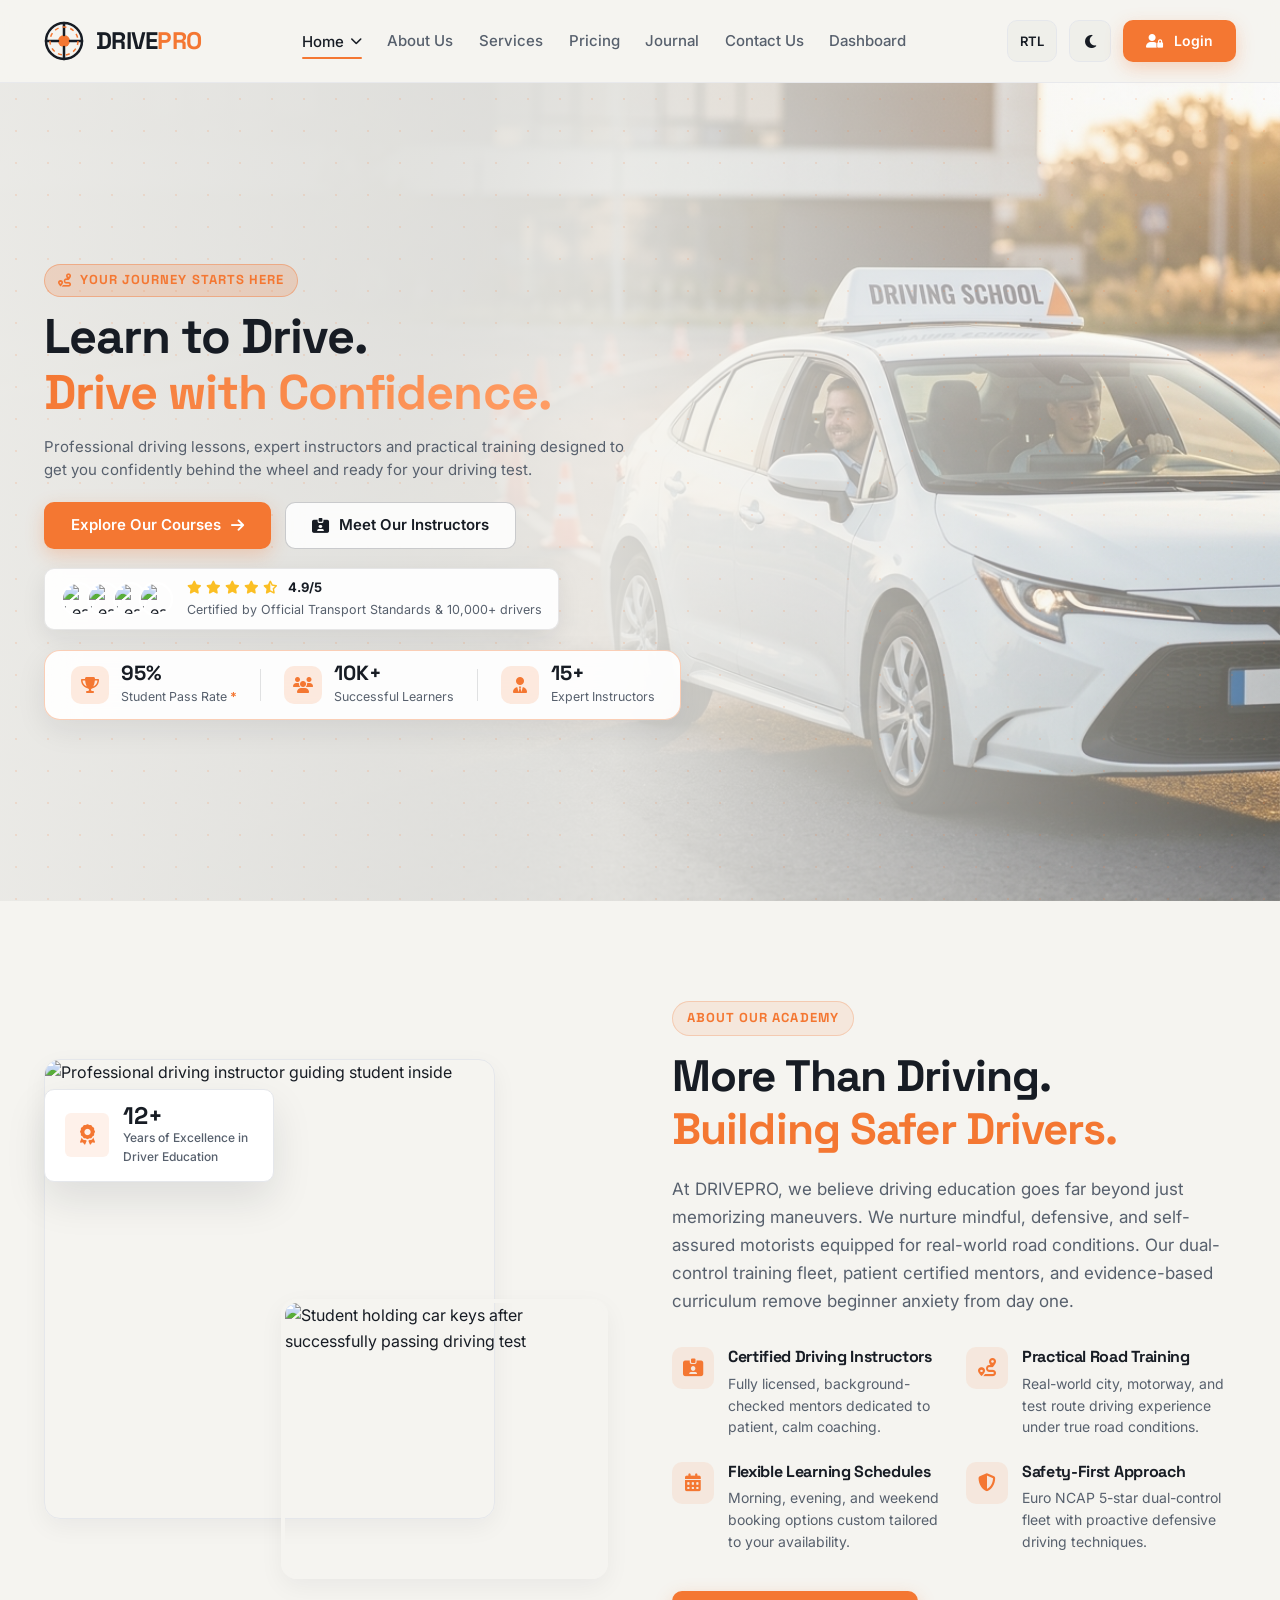
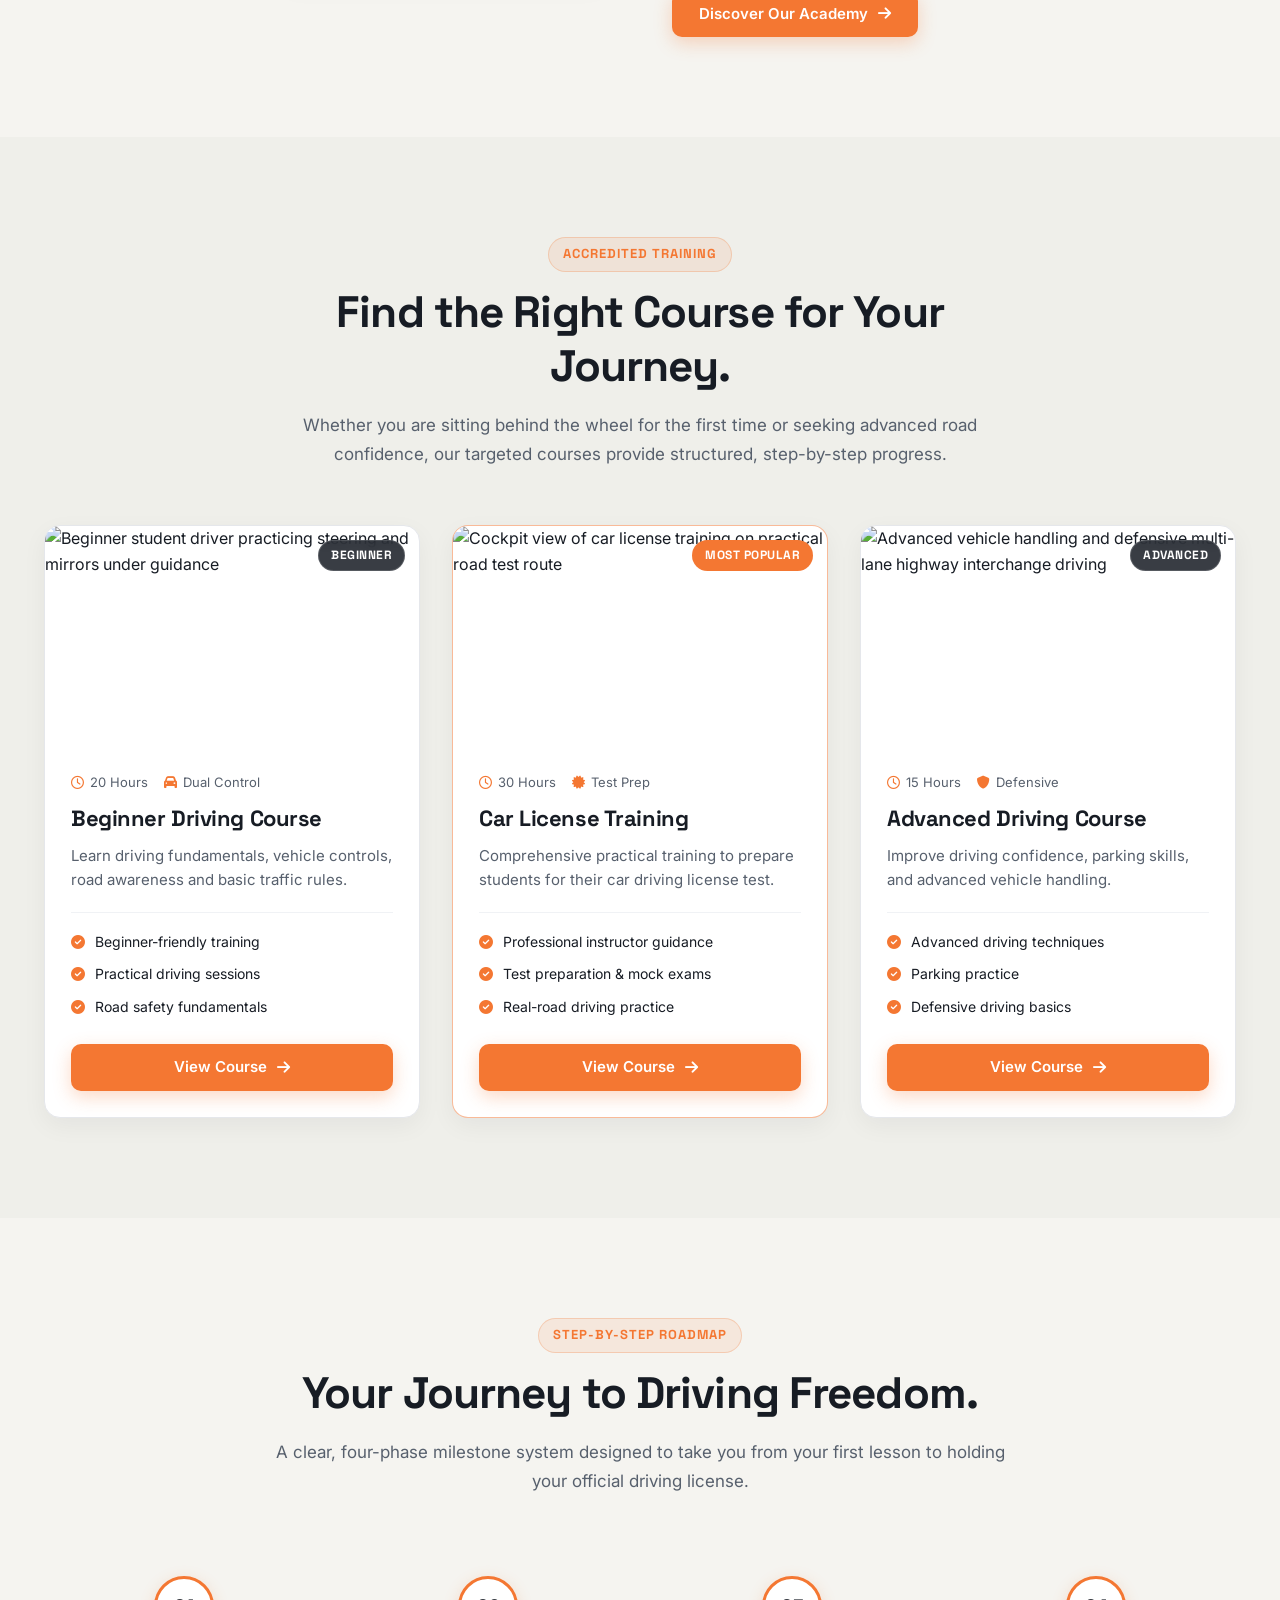
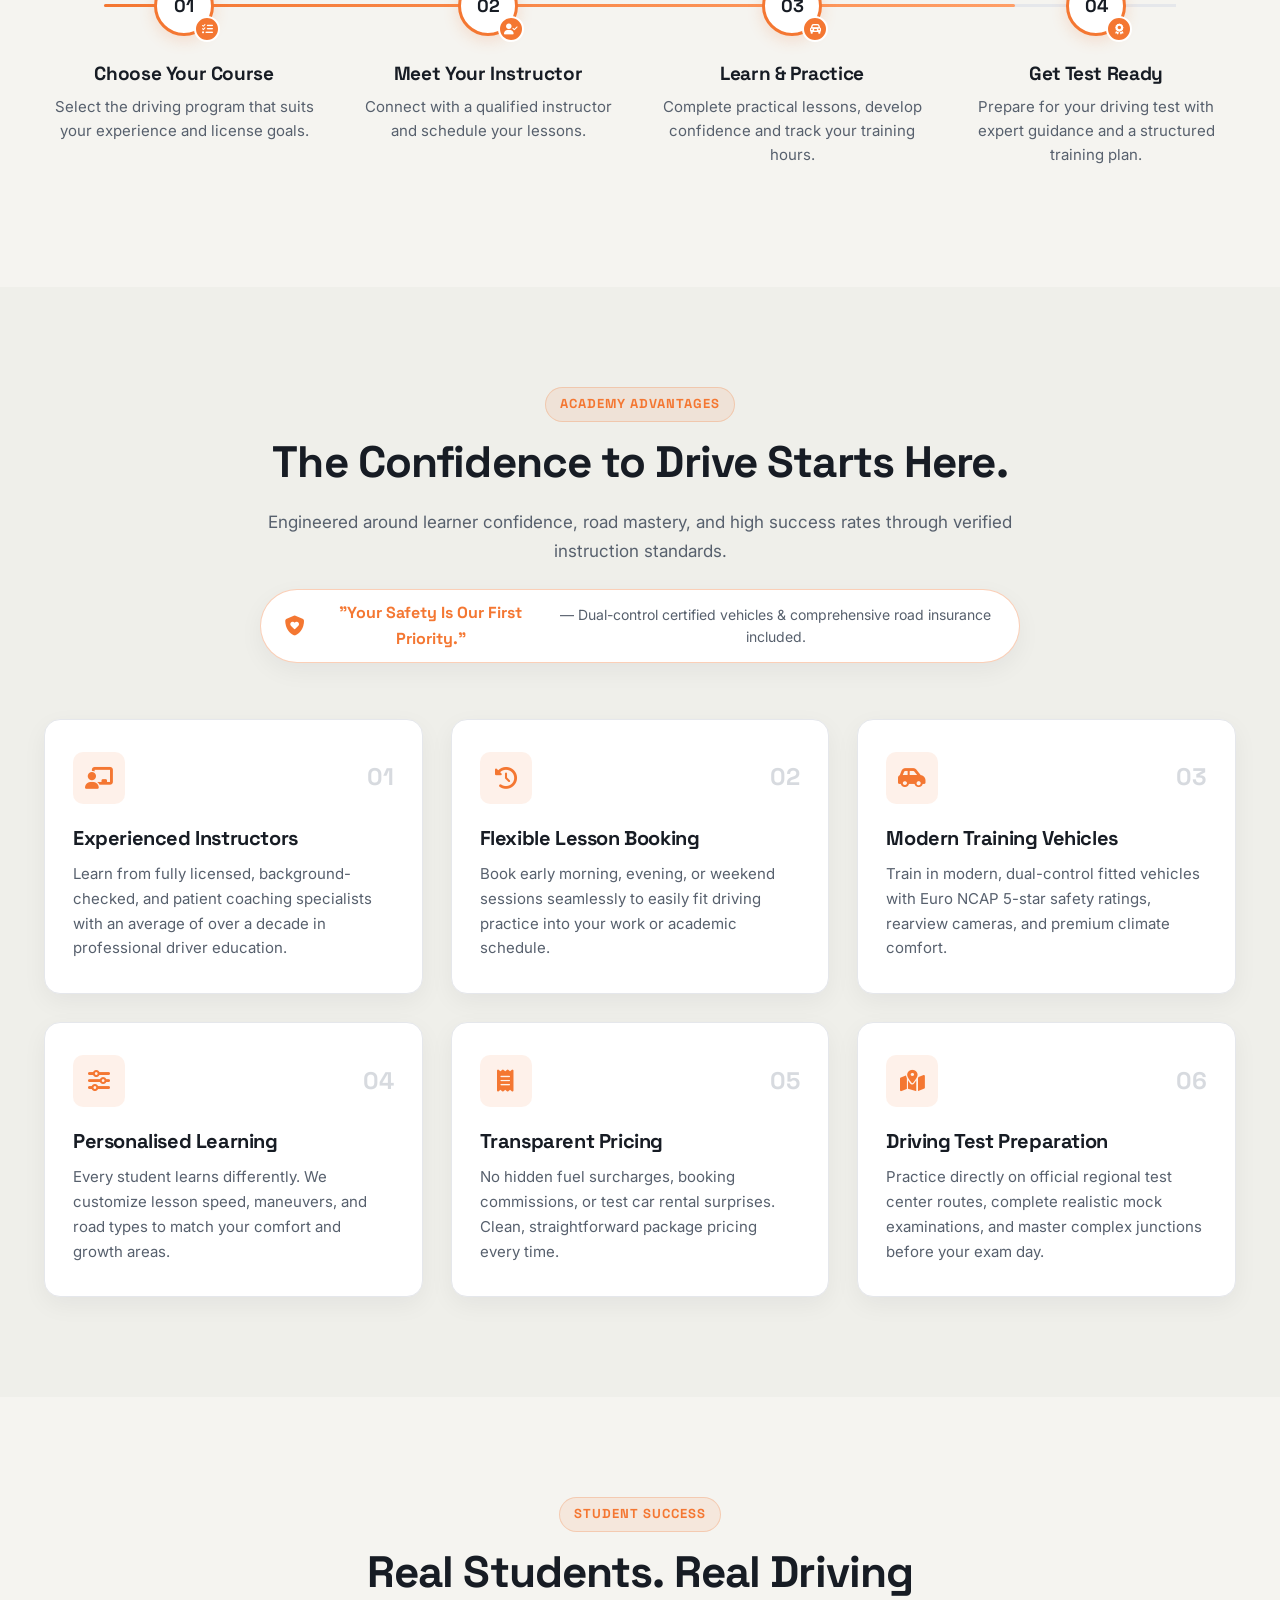
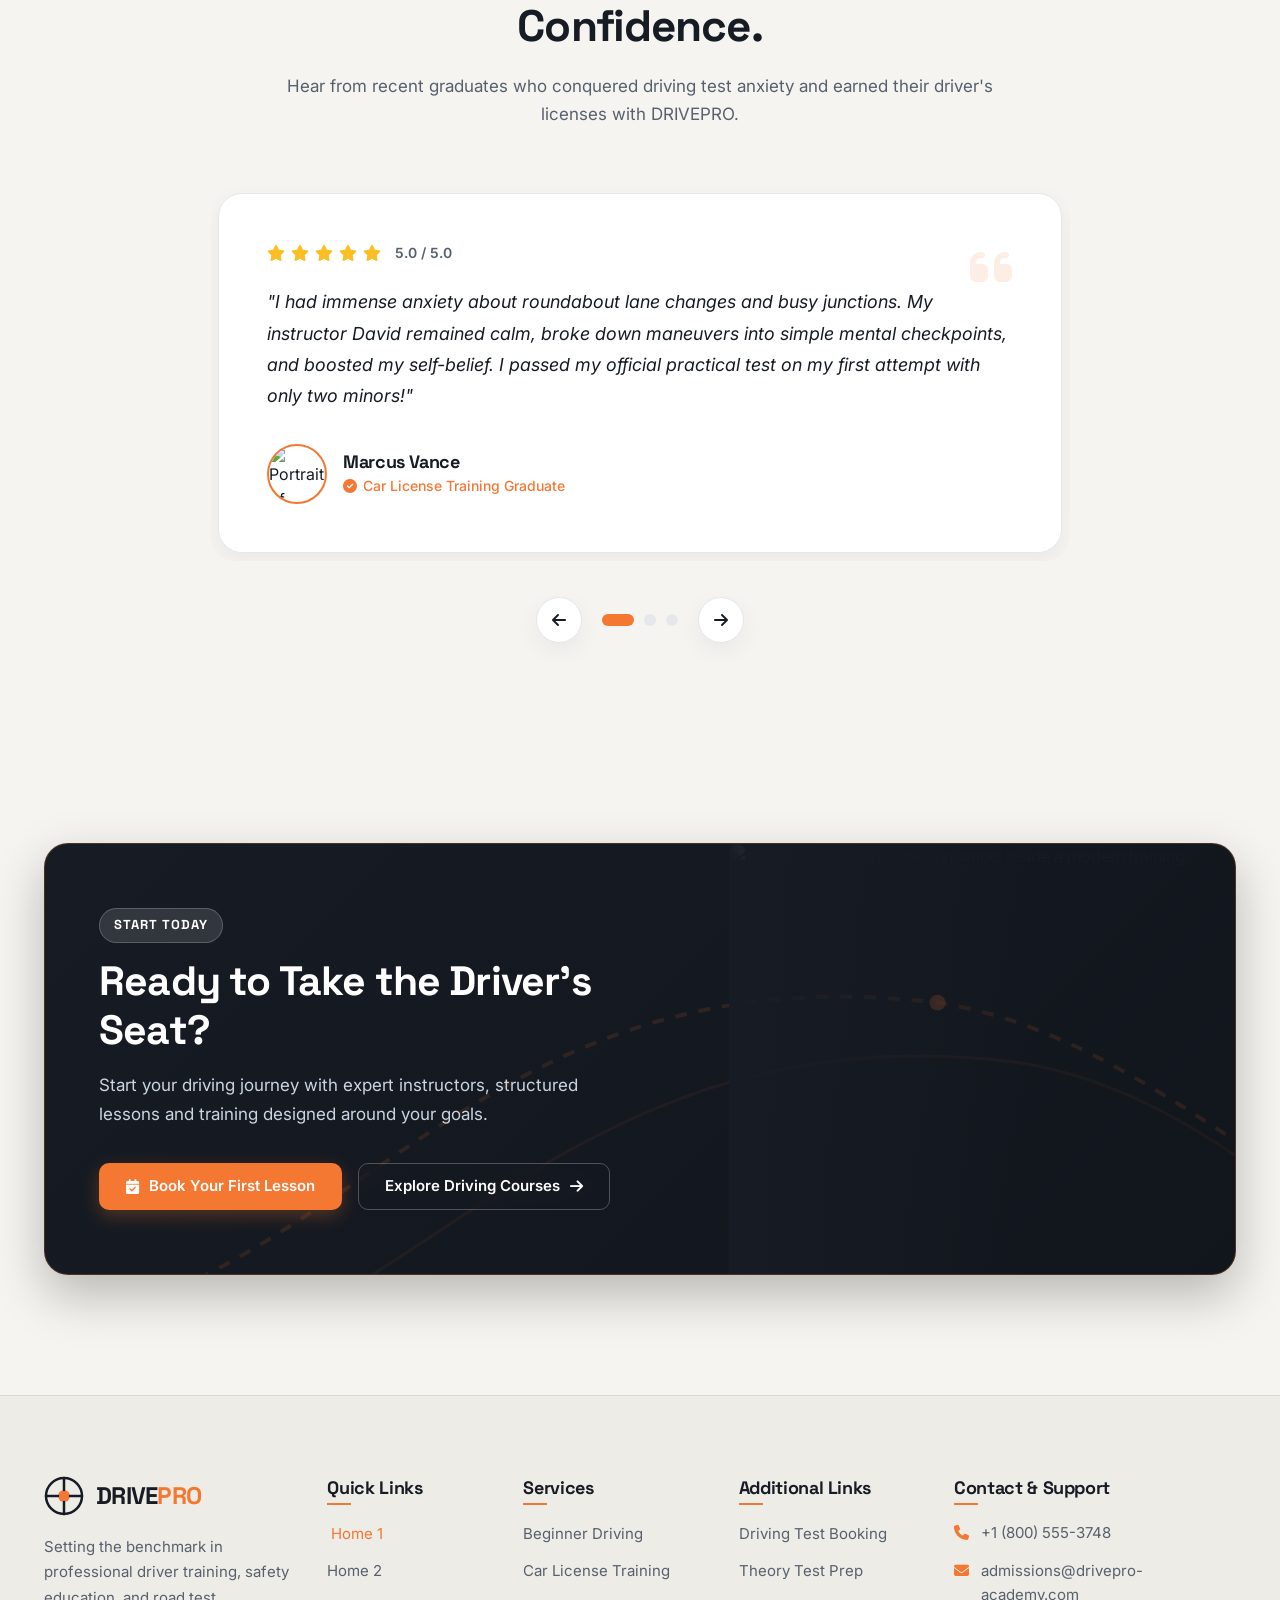
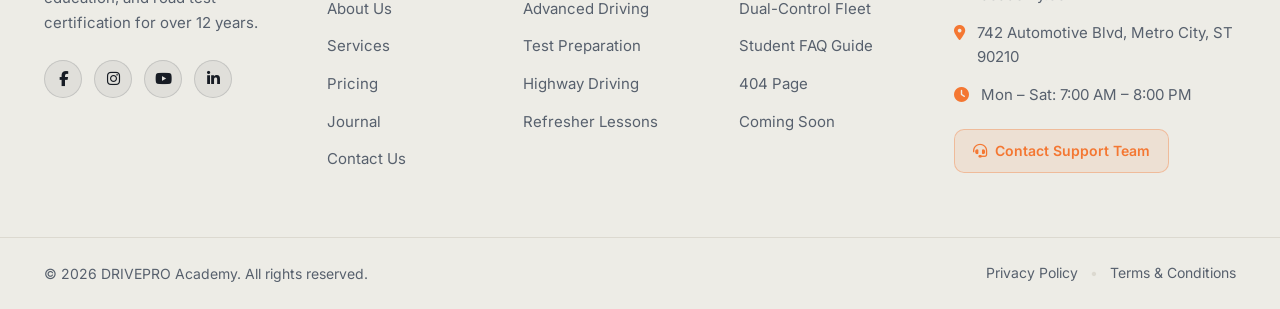
==== index.html @ 100cc788 "Add files via upload" ====
<!DOCTYPE html>
<html lang="en" dir="ltr" data-theme="light">

<head>
  <meta charset="UTF-8" />
  <meta name="viewport" content="width=device-width, initial-scale=1.0" />
  <title>DRIVEPRO – Premium Driving School & License Training Academy</title>
  <meta name="description"
    content="Professional driving lessons, certified instructors, and practical license training to help you pass with confidence." />

  <!-- Google Fonts: Space Grotesk (Headings) & Inter (Body) -->
  <link rel="preconnect" href="https://fonts.googleapis.com" />
  <link rel="preconnect" href="https://fonts.gstatic.com" crossorigin />
  <link
    href="https://fonts.googleapis.com/css2?family=Inter:wght@300;400;500;600;700&family=Space+Grotesk:wght@500;600;700&display=swap"
    rel="stylesheet" />

  <!-- Font Awesome Icons -->
  <link rel="stylesheet" href="https://cdnjs.cloudflare.com/ajax/libs/font-awesome/6.5.2/css/all.min.css"
    integrity="sha512-SnH5WK+bZxgPHs44uWIX+LLJAJ9/2PkPKZ5QiAj6Ta86w+fsb2TkcmfRyVX3pBnMFcV7oQPJkl9QevSCWr3W6A=="
    crossorigin="anonymous" referrerpolicy="no-referrer" />

  <!-- Main Stylesheet -->
  <link rel="stylesheet" href="index.css" />
</head>

<body>

  <!-- Toast Notification Container -->
  <div id="toast-container" class="toast-container" aria-live="polite" aria-atomic="true"></div>

  <!-- HEADER & NAVIGATION -->
  <header class="site-header" id="site-header">
    <div class="header-container container">
      <!-- Left: Brand Logo -->
      <a href="index.html" class="brand-logo" aria-label="DRIVEPRO Driving Academy Home">
        <div class="logo-icon-wrapper">
          <svg class="logo-icon" viewBox="0 0 40 40" fill="none" xmlns="http://www.w3.org/2000/svg">
            <circle cx="20" cy="20" r="18" stroke="currentColor" stroke-width="2.5" class="logo-rim" />
            <circle cx="20" cy="20" r="6" fill="#F47732" />
            <path d="M20 2V14M20 26V38M2 20H14M26 20H38" stroke="currentColor" stroke-width="2.5"
              stroke-linecap="round" />
            <circle cx="20" cy="20" r="14" stroke="#F47732" stroke-width="1.5" stroke-dasharray="4 4" />
          </svg>
        </div>
        <span class="brand-name">DRIVE<span class="brand-accent">PRO</span></span>
      </a>

      <!-- Middle: Desktop Navigation -->
      <nav class="main-nav" id="main-nav" aria-label="Primary Navigation">
        <ul class="nav-list">
          <!-- Home Dropdown -->
          <li class="nav-item has-dropdown" id="home-dropdown-item">
            <button class="nav-link dropdown-toggle active-nav" id="home-dropdown-btn" aria-expanded="false"
              aria-haspopup="true">
              <span>Home</span>
              <i class="fa-solid fa-chevron-down dropdown-arrow" aria-hidden="true"></i>
            </button>
            <ul class="dropdown-menu" id="home-dropdown-menu" aria-label="Home Pages Submenu">
              <li>
                <a href="index.html" class="dropdown-link active-dropdown-item">
                  <span class="dot-indicator"></span>
                  <div>
                    <strong>Home 1</strong>
                    <small>Default Driving Academy</small>
                  </div>
                  <span class="badge-active">Current</span>
                </a>
              </li>
              <li>
                <a href="home2.html" class="dropdown-link">
                  <span class="dot-indicator inactive"></span>
                  <div>
                    <strong>Home 2</strong>
                    <small>Cinematic International Style</small>
                  </div>
                  <span class="badge-upcoming">View</span>
                </a>
              </li>
            </ul>
          </li>

          <!-- About Us Page Link -->
          <li class="nav-item">
            <a href="about.html" class="nav-link">About Us</a>
          </li>
          <!-- Services Page Link -->
          <li class="nav-item">
            <a href="services.html" class="nav-link">Services</a>
          </li>
          <!-- Pricing Page Link -->
          <li class="nav-item">
            <a href="pricing.html" class="nav-link">Pricing</a>
          </li>
          <!-- Journal Page Link -->
          <li class="nav-item">
            <a href="journal.html" class="nav-link">Journal</a>
          </li>
          <!-- Contact Us Page Link -->
          <li class="nav-item">
            <a href="contact.html" class="nav-link">Contact Us</a>
          </li>
          <li class="nav-item">
            <a href="dashboard.html" class="nav-link">Dashboard</a>
          </li>
        </ul>
      </nav>

      <!-- Right: Controls & Login -->
      <div class="header-actions">
        <!-- RTL/LTR Toggle -->
        <button class="control-btn" id="rtl-toggle-btn" title="Toggle RTL/LTR Direction"
          aria-label="Toggle text direction between LTR and RTL">
          <span class="control-label" id="rtl-label">RTL</span>
        </button>

        <!-- Theme Toggle -->
        <button class="control-btn" id="theme-toggle-btn" title="Toggle Light/Dark Theme"
          aria-label="Toggle visual theme between light and dark">
          <i class="fa-solid fa-moon theme-icon" id="theme-icon" aria-hidden="true"></i>
          <span class="sr-only">Toggle theme</span>
        </button>

        <!-- Login Primary Button -->
        <a href="login.html" class="btn btn-primary header-login-btn" id="header-login-btn">
          <i class="fa-solid fa-user-lock" aria-hidden="true"></i>
          <span>Login</span>
        </a>

        <!-- Mobile Menu Hamburger Button -->
        <button class="hamburger-btn" id="mobile-menu-toggle" aria-expanded="false" aria-label="Toggle navigation menu">
          <span class="bar bar-1"></span>
          <span class="bar bar-2"></span>
          <span class="bar bar-3"></span>
        </button>
      </div>
    </div>
  </header>

  <!-- Mobile Drawer Navigation -->
  <div class="mobile-drawer" id="mobile-drawer" aria-hidden="true">
    <div class="mobile-drawer-inner">
      <div class="mobile-drawer-header">
        <div class="brand-logo">
          <span class="brand-name">DRIVE<span class="brand-accent">PRO</span></span>
        </div>
        <button class="close-drawer-btn" id="close-drawer-btn" aria-label="Close menu">
          <i class="fa-solid fa-xmark" aria-hidden="true"></i>
        </button>
      </div>

      <ul class="mobile-nav-list">
        <!-- Mobile Home Dropdown -->
        <li class="mobile-nav-item mobile-dropdown-container">
          <button class="mobile-nav-link mobile-dropdown-btn" id="mobile-home-btn" aria-expanded="false">
            <span>Home Options</span>
            <i class="fa-solid fa-chevron-down mobile-arrow" aria-hidden="true"></i>
          </button>
          <div class="mobile-sub-menu" id="mobile-home-submenu">
            <a href="index.html" class="mobile-sub-link active-link">Home 1 (Current)</a>
            <a href="home2.html" class="mobile-sub-link">Home 2 (Cinematic)</a>
          </div>
        </li>
        <li class="mobile-nav-item">
          <a href="about.html" class="mobile-nav-link">About Us</a>
        </li>
        <li class="mobile-nav-item">
          <a href="services.html" class="mobile-nav-link">Services</a>
        </li>
        <li class="mobile-nav-item">
          <a href="pricing.html" class="mobile-nav-link">Pricing</a>
        </li>
        <li class="mobile-nav-item">
          <a href="journal.html" class="mobile-nav-link">Journal</a>
        </li>
        <li class="mobile-nav-item">
          <a href="contact.html" class="mobile-nav-link">Contact Us</a>
        </li>
        <li class="mobile-nav-item">
          <a href="dashboard.html" class="mobile-nav-link">Dashboard</a>
        </li>
      </ul>

      <div class="mobile-drawer-footer">
        <a href="login.html" class="btn btn-primary btn-block mobile-login-btn" id="mobile-login-btn">
          <i class="fa-solid fa-user-lock" aria-hidden="true"></i>
          <span>Student Portal Login</span>
        </a>
      </div>
    </div>
  </div>
  <div class="drawer-backdrop" id="drawer-backdrop"></div>

  <main id="main-content">

    <!-- ============================================================ -->
    <!-- SECTION 01 – PREMIUM HERO BANNER                              -->
    <!-- ============================================================ -->
    <section class="hero-section" id="hero-banner">
      <div class="hero-bg-media" aria-hidden="true">
        <img src="home1-hero-bg.jpg"
          alt="Modern driving school vehicle with DRIVING SCHOOL roof sign, student driver, and instructor on a training course with traffic cones"
          class="hero-bg-img" />
        <div class="hero-overlay"></div>
        <div class="hero-grid-pattern"></div>
      </div>

      <div class="container hero-container">
        <div class="hero-content">
          <!-- Eyebrow Badge -->
          <div class="hero-eyebrow animate-fade-in">
            <span class="badge badge-primary">
              <i class="fa-solid fa-route" aria-hidden="true"></i>
              <span>YOUR JOURNEY STARTS HERE</span>
            </span>
          </div>

          <!-- Main Heading -->
          <h1 class="hero-title animate-fade-in">
            Learn to Drive.
            <span class="text-gradient">Drive with Confidence.</span>
          </h1>

          <!-- Supporting Description -->
          <p class="hero-description animate-fade-in">
            Professional driving lessons, expert instructors and practical training designed to get you confidently
            behind the wheel and ready for your driving test.
          </p>

          <!-- Action CTAs -->
          <div class="hero-actions animate-fade-in">
            <a href="#courses" class="btn btn-primary hero-btn">
              <span>Explore Our Courses</span>
              <i class="fa-solid fa-arrow-right" aria-hidden="true"></i>
            </a>
            <button class="btn btn-secondary hero-btn" id="hero-instructor-btn">
              <i class="fa-solid fa-id-card-clip" aria-hidden="true"></i>
              <span>Meet Our Instructors</span>
            </button>
          </div>

          <!-- Trust Indicator -->
          <div class="hero-trust animate-fade-in">
            <div class="avatar-stack" aria-hidden="true">
              <img src="https://images.unsplash.com/photo-1534528741775-53994a69daeb?q=80&w=120&auto=format&fit=crop"
                alt="Learner graduate" />
              <img src="https://images.unsplash.com/photo-1507003211169-0a1dd7228f2d?q=80&w=120&auto=format&fit=crop"
                alt="Learner graduate" />
              <img src="https://images.unsplash.com/photo-1517841905240-472988babdf9?q=80&w=120&auto=format&fit=crop"
                alt="Learner graduate" />
              <img src="https://images.unsplash.com/photo-1539571696357-5a69c17a67c6?q=80&w=120&auto=format&fit=crop"
                alt="Learner graduate" />
            </div>
            <div class="trust-details">
              <div class="star-rating">
                <i class="fa-solid fa-star" aria-hidden="true"></i>
                <i class="fa-solid fa-star" aria-hidden="true"></i>
                <i class="fa-solid fa-star" aria-hidden="true"></i>
                <i class="fa-solid fa-star" aria-hidden="true"></i>
                <i class="fa-solid fa-star-half-stroke" aria-hidden="true"></i>
                <span class="rating-number">4.9/5</span>
              </div>
              <p class="trust-text">Certified by Official Transport Standards & 10,000+ drivers</p>
            </div>
          </div>

          <!-- Visual Statistics Area -->
          <div class="hero-stats-wrapper animate-fade-in">
            <div class="stat-card">
              <div class="stat-icon">
                <i class="fa-solid fa-trophy" aria-hidden="true"></i>
              </div>
              <div class="stat-info">
                <span class="stat-value">95%</span>
                <span class="stat-label">Student Pass Rate <span class="stat-badge-info"
                    title="Editable verified metric placeholder">*</span></span>
              </div>
            </div>

            <div class="stat-divider" aria-hidden="true"></div>

            <div class="stat-card">
              <div class="stat-icon">
                <i class="fa-solid fa-users" aria-hidden="true"></i>
              </div>
              <div class="stat-info">
                <span class="stat-value">10K+</span>
                <span class="stat-label">Successful Learners</span>
              </div>
            </div>

            <div class="stat-divider" aria-hidden="true"></div>

            <div class="stat-card">
              <div class="stat-icon">
                <i class="fa-solid fa-user-tie" aria-hidden="true"></i>
              </div>
              <div class="stat-info">
                <span class="stat-value">15+</span>
                <span class="stat-label">Expert Instructors</span>
              </div>
            </div>
          </div>
        </div>
      </div>
    </section>

    <!-- ============================================================ -->
    <!-- SECTION 02 – ABOUT OUR DRIVING ACADEMY                       -->
    <!-- ============================================================ -->
    <section class="section about-section" id="about-academy">
      <div class="container">
        <div class="about-grid">
          <!-- Left: Unique Arrangement Images & Badge -->
          <div class="about-media-col">
            <div class="about-image-composition">
              <div class="image-wrapper main-img-wrapper">
                <img src="https://images.pexels.com/photos/9518021/pexels-photo-9518021.jpeg?auto=compress&cs=tinysrgb&w=900"
                  alt="Professional driving instructor guiding student inside dual-control car" class="about-img-main"
                  loading="lazy" />
              </div>
              <div class="image-wrapper overlap-img-wrapper">
                <img src="https://images.pexels.com/photos/97079/pexels-photo-97079.jpeg?auto=compress&cs=tinysrgb&w=700"
                  alt="Student holding car keys after successfully passing driving test" class="about-img-overlap"
                  loading="lazy" />
              </div>
              <!-- Experience Floating Badge -->
              <div class="experience-badge">
                <div class="badge-icon-box">
                  <i class="fa-solid fa-award" aria-hidden="true"></i>
                </div>
                <div class="badge-text-box">
                  <span class="exp-number">12+</span>
                  <span class="exp-text">Years of Excellence in Driver Education</span>
                </div>
              </div>
            </div>
          </div>

          <!-- Right: Narrative & Key Features -->
          <div class="about-content-col">
            <div class="section-eyebrow">
              <span class="eyebrow-tag">ABOUT OUR ACADEMY</span>
            </div>
            <h2 class="section-title">
              More Than Driving. <br>
              <span class="text-highlight">Building Safer Drivers.</span>
            </h2>
            <p class="section-paragraph">
              At DRIVEPRO, we believe driving education goes far beyond just memorizing maneuvers. We nurture mindful,
              defensive, and self-assured motorists equipped for real-world road conditions. Our dual-control training
              fleet, patient certified mentors, and evidence-based curriculum remove beginner anxiety from day one.
            </p>

            <!-- 4 Key Points with Icons -->
            <div class="about-features-grid">
              <div class="feature-item">
                <div class="feature-icon">
                  <i class="fa-solid fa-id-card-clip" aria-hidden="true"></i>
                </div>
                <div class="feature-text">
                  <h4>Certified Driving Instructors</h4>
                  <p>Fully licensed, background-checked mentors dedicated to patient, calm coaching.</p>
                </div>
              </div>

              <div class="feature-item">
                <div class="feature-icon">
                  <i class="fa-solid fa-route" aria-hidden="true"></i>
                </div>
                <div class="feature-text">
                  <h4>Practical Road Training</h4>
                  <p>Real-world city, motorway, and test route driving experience under true road conditions.</p>
                </div>
              </div>

              <div class="feature-item">
                <div class="feature-icon">
                  <i class="fa-solid fa-calendar-days" aria-hidden="true"></i>
                </div>
                <div class="feature-text">
                  <h4>Flexible Learning Schedules</h4>
                  <p>Morning, evening, and weekend booking options custom tailored to your availability.</p>
                </div>
              </div>

              <div class="feature-item">
                <div class="feature-icon">
                  <i class="fa-solid fa-shield-halved" aria-hidden="true"></i>
                </div>
                <div class="feature-text">
                  <h4>Safety-First Approach</h4>
                  <p>Euro NCAP 5-star dual-control fleet with proactive defensive driving techniques.</p>
                </div>
              </div>
            </div>

            <!-- CTA Button -->
            <div class="about-cta-wrapper">
              <a href="about.html" class="btn btn-primary">
                <span>Discover Our Academy</span>
                <i class="fa-solid fa-arrow-right" aria-hidden="true"></i>
              </a>
            </div>
          </div>
        </div>
      </div>
    </section>

    <!-- ============================================================ -->
    <!-- SECTION 03 – OUR MAIN DRIVING COURSES                       -->
    <!-- ============================================================ -->
    <section class="section courses-section" id="courses">
      <div class="container">
        <!-- Section Header -->
        <div class="section-header text-center">
          <div class="section-eyebrow">
            <span class="eyebrow-tag">ACCREDITED TRAINING</span>
          </div>
          <h2 class="section-title">Find the Right Course for Your Journey.</h2>
          <p class="section-subtitle">
            Whether you are sitting behind the wheel for the first time or seeking advanced road confidence, our
            targeted courses provide structured, step-by-step progress.
          </p>
        </div>

        <!-- Exactly 3 Course Cards -->
        <div class="courses-grid">
          <!-- CARD 01: Beginner Driving Course -->
          <article class="course-card">
            <div class="course-card-image">
              <img src="https://images.pexels.com/photos/4005057/pexels-photo-4005057.jpeg?auto=compress&cs=tinysrgb&w=800"
                alt="Beginner student driver practicing steering and mirrors under guidance" loading="lazy" />
              <span class="course-badge">Beginner</span>
            </div>
            <div class="course-card-body">
              <div class="course-meta">
                <span><i class="fa-regular fa-clock" aria-hidden="true"></i> 20 Hours</span>
                <span><i class="fa-solid fa-car" aria-hidden="true"></i> Dual Control</span>
              </div>
              <h3 class="course-title">Beginner Driving Course</h3>
              <p class="course-desc">
                Learn driving fundamentals, vehicle controls, road awareness and basic traffic rules.
              </p>
              <ul class="course-features-list">
                <li>
                  <i class="fa-solid fa-circle-check" aria-hidden="true"></i>
                  <span>Beginner-friendly training</span>
                </li>
                <li>
                  <i class="fa-solid fa-circle-check" aria-hidden="true"></i>
                  <span>Practical driving sessions</span>
                </li>
                <li>
                  <i class="fa-solid fa-circle-check" aria-hidden="true"></i>
                  <span>Road safety fundamentals</span>
                </li>
              </ul>
              <div class="course-card-footer">
                <a href="service details.html?course=beginner-driving" class="btn btn-primary btn-block course-view-btn"
                  data-course="Beginner Driving Course">
                  <span>View Course</span>
                  <i class="fa-solid fa-arrow-right" aria-hidden="true"></i>
                </a>
              </div>
            </div>
          </article>

          <!-- CARD 02: Car License Training -->
          <article class="course-card course-featured">
            <div class="course-card-image">
              <img src="https://images.pexels.com/photos/26700346/pexels-photo-26700346.jpeg?auto=compress&cs=tinysrgb&w=800"
                alt="Cockpit view of car license training on practical road test route" loading="lazy" />
              <span class="course-badge featured-badge">Most Popular</span>
            </div>
            <div class="course-card-body">
              <div class="course-meta">
                <span><i class="fa-regular fa-clock" aria-hidden="true"></i> 30 Hours</span>
                <span><i class="fa-solid fa-certificate" aria-hidden="true"></i> Test Prep</span>
              </div>
              <h3 class="course-title">Car License Training</h3>
              <p class="course-desc">
                Comprehensive practical training to prepare students for their car driving license test.
              </p>
              <ul class="course-features-list">
                <li>
                  <i class="fa-solid fa-circle-check" aria-hidden="true"></i>
                  <span>Professional instructor guidance</span>
                </li>
                <li>
                  <i class="fa-solid fa-circle-check" aria-hidden="true"></i>
                  <span>Test preparation & mock exams</span>
                </li>
                <li>
                  <i class="fa-solid fa-circle-check" aria-hidden="true"></i>
                  <span>Real-road driving practice</span>
                </li>
              </ul>
              <div class="course-card-footer">
                <a href="service details.html?course=car-license" class="btn btn-primary btn-block course-view-btn"
                  data-course="Car License Training">
                  <span>View Course</span>
                  <i class="fa-solid fa-arrow-right" aria-hidden="true"></i>
                </a>
              </div>
            </div>
          </article>

          <!-- CARD 03: Advanced Driving Course -->
          <article class="course-card">
            <div class="course-card-image">
              <img src="https://images.pexels.com/photos/28847738/pexels-photo-28847738.jpeg?auto=compress&cs=tinysrgb&w=800"
                alt="Advanced vehicle handling and defensive multi-lane highway interchange driving" loading="lazy" />
              <span class="course-badge">Advanced</span>
            </div>
            <div class="course-card-body">
              <div class="course-meta">
                <span><i class="fa-regular fa-clock" aria-hidden="true"></i> 15 Hours</span>
                <span><i class="fa-solid fa-shield" aria-hidden="true"></i> Defensive</span>
              </div>
              <h3 class="course-title">Advanced Driving Course</h3>
              <p class="course-desc">
                Improve driving confidence, parking skills, and advanced vehicle handling.
              </p>
              <ul class="course-features-list">
                <li>
                  <i class="fa-solid fa-circle-check" aria-hidden="true"></i>
                  <span>Advanced driving techniques</span>
                </li>
                <li>
                  <i class="fa-solid fa-circle-check" aria-hidden="true"></i>
                  <span>Parking practice</span>
                </li>
                <li>
                  <i class="fa-solid fa-circle-check" aria-hidden="true"></i>
                  <span>Defensive driving basics</span>
                </li>
              </ul>
              <div class="course-card-footer">
                <a href="service details.html?course=advanced-driving" class="btn btn-primary btn-block course-view-btn"
                  data-course="Advanced Driving Course">
                  <span>View Course</span>
                  <i class="fa-solid fa-arrow-right" aria-hidden="true"></i>
                </a>
              </div>
            </div>
          </article>
        </div>
      </div>
    </section>

    <!-- ============================================================ -->
    <!-- SECTION 04 – YOUR LEARNING JOURNEY                          -->
    <!-- ============================================================ -->
    <section class="section journey-section" id="learning-journey">
      <div class="container">
        <!-- Section Header -->
        <div class="section-header text-center">
          <div class="section-eyebrow">
            <span class="eyebrow-tag">STEP-BY-STEP ROADMAP</span>
          </div>
          <h2 class="section-title">Your Journey to Driving Freedom.</h2>
          <p class="section-subtitle">
            A clear, four-phase milestone system designed to take you from your first lesson to holding your official
            driving license.
          </p>
        </div>

        <!-- 4-Step Timeline Component -->
        <div class="timeline-container">
          <div class="timeline-track" aria-hidden="true">
            <div class="timeline-progress-bar"></div>
          </div>

          <div class="timeline-steps-grid">
            <!-- STEP 01 -->
            <div class="timeline-step" data-step="1">
              <div class="step-marker-wrapper">
                <div class="step-number-circle">01</div>
                <div class="step-icon-bubble">
                  <i class="fa-solid fa-list-check" aria-hidden="true"></i>
                </div>
              </div>
              <div class="step-content">
                <h3 class="step-title">Choose Your Course</h3>
                <p class="step-desc">
                  Select the driving program that suits your experience and license goals.
                </p>
              </div>
            </div>

            <!-- STEP 02 -->
            <div class="timeline-step" data-step="2">
              <div class="step-marker-wrapper">
                <div class="step-number-circle">02</div>
                <div class="step-icon-bubble">
                  <i class="fa-solid fa-user-check" aria-hidden="true"></i>
                </div>
              </div>
              <div class="step-content">
                <h3 class="step-title">Meet Your Instructor</h3>
                <p class="step-desc">
                  Connect with a qualified instructor and schedule your lessons.
                </p>
              </div>
            </div>

            <!-- STEP 03 -->
            <div class="timeline-step" data-step="3">
              <div class="step-marker-wrapper">
                <div class="step-number-circle">03</div>
                <div class="step-icon-bubble">
                  <i class="fa-solid fa-car-rear" aria-hidden="true"></i>
                </div>
              </div>
              <div class="step-content">
                <h3 class="step-title">Learn &amp; Practice</h3>
                <p class="step-desc">
                  Complete practical lessons, develop confidence and track your training hours.
                </p>
              </div>
            </div>

            <!-- STEP 04 -->
            <div class="timeline-step" data-step="4">
              <div class="step-marker-wrapper">
                <div class="step-number-circle">04</div>
                <div class="step-icon-bubble">
                  <i class="fa-solid fa-award" aria-hidden="true"></i>
                </div>
              </div>
              <div class="step-content">
                <h3 class="step-title">Get Test Ready</h3>
                <p class="step-desc">
                  Prepare for your driving test with expert guidance and a structured training plan.
                </p>
              </div>
            </div>
          </div>
        </div>
      </div>
    </section>

    <!-- ============================================================ -->
    <!-- SECTION 05 – WHY CHOOSE OUR DRIVING ACADEMY                 -->
    <!-- ============================================================ -->
    <section class="section why-choose-section" id="why-choose">
      <div class="container">
        <!-- Section Header -->
        <div class="section-header text-center">
          <div class="section-eyebrow">
            <span class="eyebrow-tag">ACADEMY ADVANTAGES</span>
          </div>
          <h2 class="section-title">The Confidence to Drive Starts Here.</h2>
          <p class="section-subtitle">
            Engineered around learner confidence, road mastery, and high success rates through verified instruction
            standards.
          </p>

          <!-- Highlighted Safety Message -->
          <div class="safety-banner-wrapper">
            <div class="safety-banner">
              <i class="fa-solid fa-shield-heart" aria-hidden="true"></i>
              <span class="safety-text">"Your Safety Is Our First Priority."</span>
              <span class="safety-subtext">— Dual-control certified vehicles &amp; comprehensive road insurance
                included.</span>
            </div>
          </div>
        </div>

        <div class="why-choose-layout">
          <!-- 6 Feature Cards Grid -->
          <div class="features-cards-grid">
            <!-- 01. Experienced Instructors -->
            <div class="feature-card">
              <div class="feature-card-header">
                <div class="feature-card-icon">
                  <i class="fa-solid fa-chalkboard-user" aria-hidden="true"></i>
                </div>
                <span class="card-seq">01</span>
              </div>
              <h3 class="feature-card-title">Experienced Instructors</h3>
              <p class="feature-card-desc">
                Learn from fully licensed, background-checked, and patient coaching specialists with an average of over
                a decade in professional driver education.
              </p>
            </div>

            <!-- 02. Flexible Lesson Booking -->
            <div class="feature-card">
              <div class="feature-card-header">
                <div class="feature-card-icon">
                  <i class="fa-solid fa-clock-rotate-left" aria-hidden="true"></i>
                </div>
                <span class="card-seq">02</span>
              </div>
              <h3 class="feature-card-title">Flexible Lesson Booking</h3>
              <p class="feature-card-desc">
                Book early morning, evening, or weekend sessions seamlessly to easily fit driving practice into your
                work or academic schedule.
              </p>
            </div>

            <!-- 03. Modern Training Vehicles -->
            <div class="feature-card">
              <div class="feature-card-header">
                <div class="feature-card-icon">
                  <i class="fa-solid fa-car-side" aria-hidden="true"></i>
                </div>
                <span class="card-seq">03</span>
              </div>
              <h3 class="feature-card-title">Modern Training Vehicles</h3>
              <p class="feature-card-desc">
                Train in modern, dual-control fitted vehicles with Euro NCAP 5-star safety ratings, rearview cameras,
                and premium climate comfort.
              </p>
            </div>

            <!-- 04. Personalised Learning -->
            <div class="feature-card">
              <div class="feature-card-header">
                <div class="feature-card-icon">
                  <i class="fa-solid fa-sliders" aria-hidden="true"></i>
                </div>
                <span class="card-seq">04</span>
              </div>
              <h3 class="feature-card-title">Personalised Learning</h3>
              <p class="feature-card-desc">
                Every student learns differently. We customize lesson speed, maneuvers, and road types to match your
                comfort and growth areas.
              </p>
            </div>

            <!-- 05. Transparent Pricing -->
            <div class="feature-card">
              <div class="feature-card-header">
                <div class="feature-card-icon">
                  <i class="fa-solid fa-receipt" aria-hidden="true"></i>
                </div>
                <span class="card-seq">05</span>
              </div>
              <h3 class="feature-card-title">Transparent Pricing</h3>
              <p class="feature-card-desc">
                No hidden fuel surcharges, booking commissions, or test car rental surprises. Clean, straightforward
                package pricing every time.
              </p>
            </div>

            <!-- 06. Driving Test Preparation -->
            <div class="feature-card">
              <div class="feature-card-header">
                <div class="feature-card-icon">
                  <i class="fa-solid fa-map-location-dot" aria-hidden="true"></i>
                </div>
                <span class="card-seq">06</span>
              </div>
              <h3 class="feature-card-title">Driving Test Preparation</h3>
              <p class="feature-card-desc">
                Practice directly on official regional test center routes, complete realistic mock examinations, and
                master complex junctions before your exam day.
              </p>
            </div>
          </div>
        </div>
      </div>
    </section>

    <!-- ============================================================ -->
    <!-- SECTION 06 – STUDENT TESTIMONIALS                           -->
    <!-- ============================================================ -->
    <section class="section testimonials-section" id="testimonials">
      <div class="container">
        <!-- Section Header -->
        <div class="section-header text-center">
          <div class="section-eyebrow">
            <span class="eyebrow-tag">STUDENT SUCCESS</span>
          </div>
          <h2 class="section-title">Real Students. Real Driving Confidence.</h2>
          <p class="section-subtitle">
            Hear from recent graduates who conquered driving test anxiety and earned their driver's licenses with
            DRIVEPRO.
          </p>
        </div>

        <!-- Carousel Container -->
        <div class="testimonials-carousel" id="testimonials-carousel">
          <!-- Slides Track Wrapper -->
          <div class="carousel-viewport" id="carousel-viewport">
            <div class="carousel-track" id="carousel-track">
              <!-- Testimonial 01 -->
              <div class="testimonial-slide active-slide" data-slide="0">
                <div class="testimonial-card">
                  <div class="testimonial-quote-icon" aria-hidden="true">
                    <i class="fa-solid fa-quote-left"></i>
                  </div>
                  <div class="testimonial-rating">
                    <i class="fa-solid fa-star"></i>
                    <i class="fa-solid fa-star"></i>
                    <i class="fa-solid fa-star"></i>
                    <i class="fa-solid fa-star"></i>
                    <i class="fa-solid fa-star"></i>
                    <span class="rating-text">5.0 / 5.0</span>
                  </div>
                  <p class="testimonial-body">
                    "I had immense anxiety about roundabout lane changes and busy junctions. My instructor David
                    remained calm, broke down maneuvers into simple mental checkpoints, and boosted my self-belief. I
                    passed my official practical test on my first attempt with only two minors!"
                  </p>
                  <div class="student-profile">
                    <img
                      src="https://images.unsplash.com/photo-1500648767791-00dcc994a43e?q=80&w=200&auto=format&fit=crop"
                      alt="Portrait of Marcus Vance" class="student-avatar" loading="lazy" />
                    <div class="student-info">
                      <h4 class="student-name">Marcus Vance</h4>
                      <span class="student-course"><i class="fa-solid fa-check-circle"></i> Car License Training
                        Graduate</span>
                    </div>
                  </div>
                </div>
              </div>

              <!-- Testimonial 02 -->
              <div class="testimonial-slide" data-slide="1">
                <div class="testimonial-card">
                  <div class="testimonial-quote-icon" aria-hidden="true">
                    <i class="fa-solid fa-quote-left"></i>
                  </div>
                  <div class="testimonial-rating">
                    <i class="fa-solid fa-star"></i>
                    <i class="fa-solid fa-star"></i>
                    <i class="fa-solid fa-star"></i>
                    <i class="fa-solid fa-star"></i>
                    <i class="fa-solid fa-star"></i>
                    <span class="rating-text">5.0 / 5.0</span>
                  </div>
                  <p class="testimonial-body">
                    "The dual-control modern vehicles made me feel safe from minute one. DRIVEPRO made understanding
                    road theory and real clutch control completely intuitive. Their weekend flexibility allowed me to
                    finish my training without missing a single college lecture."
                  </p>
                  <div class="student-profile">
                    <img
                      src="https://images.unsplash.com/photo-1544005313-94ddf0286df2?q=80&w=200&auto=format&fit=crop"
                      alt="Portrait of Elena Rostova" class="student-avatar" loading="lazy" />
                    <div class="student-info">
                      <h4 class="student-name">Elena Rostova</h4>
                      <span class="student-course"><i class="fa-solid fa-check-circle"></i> Beginner Driving Course
                        Graduate</span>
                    </div>
                  </div>
                </div>
              </div>

              <!-- Testimonial 03 -->
              <div class="testimonial-slide" data-slide="2">
                <div class="testimonial-card">
                  <div class="testimonial-quote-icon" aria-hidden="true">
                    <i class="fa-solid fa-quote-left"></i>
                  </div>
                  <div class="testimonial-rating">
                    <i class="fa-solid fa-star"></i>
                    <i class="fa-solid fa-star"></i>
                    <i class="fa-solid fa-star"></i>
                    <i class="fa-solid fa-star"></i>
                    <i class="fa-solid fa-star"></i>
                    <span class="rating-text">5.0 / 5.0</span>
                  </div>
                  <p class="testimonial-body">
                    "Even after getting my basic license, motorway driving and tight parallel bay parking still stressed
                    me out. The Advanced Course with Sarah taught me defensive anticipation and hazard perception that
                    made me a confident driver anywhere."
                  </p>
                  <div class="student-profile">
                    <img
                      src="https://images.unsplash.com/photo-1506794778202-cad84cf45f1d?q=80&w=200&auto=format&fit=crop"
                      alt="Portrait of James Thornton" class="student-avatar" loading="lazy" />
                    <div class="student-info">
                      <h4 class="student-name">James Thornton</h4>
                      <span class="student-course"><i class="fa-solid fa-check-circle"></i> Advanced Driving Course
                        Graduate</span>
                    </div>
                  </div>
                </div>
              </div>
            </div>
          </div>

          <!-- Carousel Controls: Arrows & Dots -->
          <div class="carousel-navigation">
            <button class="carousel-btn prev-btn" id="carousel-prev-btn" aria-label="Previous testimonial">
              <i class="fa-solid fa-arrow-left" aria-hidden="true"></i>
            </button>
            <div class="carousel-pagination" id="carousel-pagination" role="tablist"
              aria-label="Testimonial navigation dots">
              <button class="pagination-dot active-dot" data-index="0" role="tab" aria-selected="true"
                aria-label="Slide 1"></button>
              <button class="pagination-dot" data-index="1" role="tab" aria-selected="false"
                aria-label="Slide 2"></button>
              <button class="pagination-dot" data-index="2" role="tab" aria-selected="false"
                aria-label="Slide 3"></button>
            </div>
            <button class="carousel-btn next-btn" id="carousel-next-btn" aria-label="Next testimonial">
              <i class="fa-solid fa-arrow-right" aria-hidden="true"></i>
            </button>
          </div>
        </div>
      </div>
    </section>

    <!-- ============================================================ -->
    <!-- SECTION 07 – PREMIUM CTA BANNER                             -->
    <!-- ============================================================ -->
    <section class="section cta-banner-section" id="cta-banner">
      <div class="container">
        <div class="cta-banner-wrapper">
          <!-- Subtle Decorative Automotive Accent -->
          <div class="cta-decorative-svg" aria-hidden="true">
            <svg viewBox="0 0 600 300" fill="none" xmlns="http://www.w3.org/2000/svg">
              <path d="M-50 250 C 150 250, 200 50, 450 80 C 550 95, 620 180, 700 200" stroke="#F47732" stroke-width="2"
                stroke-opacity="0.3" stroke-dasharray="6 6" />
              <path d="M-20 280 C 180 280, 240 80, 490 110 C 590 125, 650 210, 720 230" stroke="#F47732"
                stroke-width="1.5" stroke-opacity="0.15" />
              <circle cx="450" cy="80" r="4" fill="#F47732" fill-opacity="0.6" />
            </svg>
          </div>

          <div class="cta-content-side">
            <div class="section-eyebrow">
              <span class="eyebrow-tag light-badge">START TODAY</span>
            </div>
            <h2 class="cta-heading">Ready to Take the Driver's Seat?</h2>
            <p class="cta-description">
              Start your driving journey with expert instructors, structured lessons and training designed around your
              goals.
            </p>
            <div class="cta-buttons-group">
              <button class="btn btn-primary cta-primary-btn" id="cta-book-btn">
                <i class="fa-solid fa-calendar-check" aria-hidden="true"></i>
                <span>Book Your First Lesson</span>
              </button>
              <a href="#courses" class="btn btn-secondary cta-secondary-btn">
                <span>Explore Driving Courses</span>
                <i class="fa-solid fa-arrow-right" aria-hidden="true"></i>
              </a>
            </div>
          </div>

          <div class="cta-image-side">
            <div class="cta-image-frame">
              <img src="https://images.pexels.com/photos/19477337/pexels-photo-19477337/free-photo-of-hands-holding-steering-wheel.jpeg?auto=compress&cs=tinysrgb&w=900"
                alt="Hands ready on the steering wheel inside a modern training vehicle" class="cta-img"
                loading="lazy" />
              <div class="cta-image-overlay"></div>
            </div>
          </div>
        </div>
      </div>
    </section>

  </main>

  <!-- ============================================================ -->
  <!-- 5. FOOTER DESIGN                                             -->
  <!-- ============================================================ -->
  <footer class="site-footer" id="site-footer">
    <div class="container footer-main">
      <div class="footer-columns-grid">
        <!-- COLUMN 01 – BRAND -->
        <div class="footer-col brand-col">
          <a href="index.html" class="brand-logo footer-logo" aria-label="DRIVEPRO Home">
            <div class="logo-icon-wrapper">
              <svg class="logo-icon" viewBox="0 0 40 40" fill="none" xmlns="http://www.w3.org/2000/svg">
                <circle cx="20" cy="20" r="18" stroke="currentColor" stroke-width="2.5" />
                <circle cx="20" cy="20" r="6" fill="#F47732" />
                <path d="M20 2V14M20 26V38M2 20H14M26 20H38" stroke="currentColor" stroke-width="2.5"
                  stroke-linecap="round" />
              </svg>
            </div>
            <span class="brand-name">DRIVE<span class="brand-accent">PRO</span></span>
          </a>
          <p class="footer-about-text">
            Setting the benchmark in professional driver training, safety education, and road test certification for
            over 12 years.
          </p>
          <div class="footer-social-links" aria-label="Social media channels">
            <a href="https://facebook.com" target="_blank" rel="noopener noreferrer" class="social-icon"
              aria-label="Facebook">
              <i class="fa-brands fa-facebook-f" aria-hidden="true"></i>
            </a>
            <a href="https://instagram.com" target="_blank" rel="noopener noreferrer" class="social-icon"
              aria-label="Instagram">
              <i class="fa-brands fa-instagram" aria-hidden="true"></i>
            </a>
            <a href="https://youtube.com" target="_blank" rel="noopener noreferrer" class="social-icon"
              aria-label="YouTube">
              <i class="fa-brands fa-youtube" aria-hidden="true"></i>
            </a>
            <a href="https://linkedin.com" target="_blank" rel="noopener noreferrer" class="social-icon"
              aria-label="LinkedIn">
              <i class="fa-brands fa-linkedin-in" aria-hidden="true"></i>
            </a>
          </div>
        </div>

        <!-- COLUMN 02 – QUICK LINKS -->
        <div class="footer-col">
          <h4 class="footer-col-title">Quick Links</h4>
          <ul class="footer-links-list">
            <li>
              <a href="index.html" class="footer-link active-footer-link">Home 1</a>
            </li>
            <li>
              <a href="home2.html" class="footer-link">Home 2</a>
            </li>
            <li>
              <a href="about.html" class="footer-link">About Us</a>
            </li>
            <li>
              <a href="services.html" class="footer-link">Services</a>
            </li>
            <li>
              <a href="pricing.html" class="footer-link">Pricing</a>
            </li>
            <li>
              <a href="journal.html" class="footer-link">Journal</a>
            </li>
            <li>
              <a href="contact.html" class="footer-link">Contact Us</a>
            </li>
          </ul>
        </div>

        <!-- COLUMN 03 – SERVICES -->
        <div class="footer-col">
          <h4 class="footer-col-title">Services</h4>
          <ul class="footer-links-list">
            <li>
              <a href="service details.html?course=beginner-driving" class="footer-link">Beginner Driving</a>
            </li>
            <li>
              <a href="service details.html?course=car-license" class="footer-link">Car License Training</a>
            </li>
            <li>
              <a href="service details.html?course=advanced-driving" class="footer-link">Advanced Driving</a>
            </li>
            <li>
              <a href="service details.html?course=mock-test-refresher" class="footer-link">Test Preparation</a>
            </li>
            <li>
              <a href="service details.html?course=intensive-fast-track" class="footer-link">Highway Driving</a>
            </li>
            <li>
              <a href="service details.html?course=automatic-license" class="footer-link">Refresher Lessons</a>
            </li>
          </ul>
        </div>

        <!-- COLUMN 04 – ADDITIONAL LINKS -->
        <div class="footer-col">
          <h4 class="footer-col-title">Additional Links</h4>
          <ul class="footer-links-list">
            <li>
              <a href="contact.html" class="footer-link">Driving Test Booking</a>
            </li>
            <li>
              <a href="journal.html" class="footer-link">Theory Test Prep</a>
            </li>
            <li>
              <a href="services.html" class="footer-link">Dual-Control Fleet</a>
            </li>
            <li>
              <a href="pricing.html#pricing-faq" class="footer-link">Student FAQ Guide</a>
            </li>
            <li>
              <a href="404.html" class="footer-link">404 Page</a>
            </li>
            <li>
              <a href="coming-soon.html" class="footer-link">Coming Soon</a>
            </li>
          </ul>
        </div>

        <!-- COLUMN 05 – CONTACT & SUPPORT -->
        <div class="footer-col contact-col">
          <h4 class="footer-col-title">Contact &amp; Support</h4>
          <ul class="contact-info-list">
            <li class="contact-item">
              <i class="fa-solid fa-phone" aria-hidden="true"></i>
              <a href="tel:+18005553748" class="contact-link">+1 (800) 555-3748</a>
            </li>
            <li class="contact-item">
              <i class="fa-solid fa-envelope" aria-hidden="true"></i>
              <a href="mailto:admissions@drivepro-academy.com" class="contact-link">admissions@drivepro-academy.com</a>
            </li>
            <li class="contact-item">
              <i class="fa-solid fa-location-dot" aria-hidden="true"></i>
              <span>742 Automotive Blvd, Metro City, ST 90210</span>
            </li>
            <li class="contact-item">
              <i class="fa-solid fa-clock" aria-hidden="true"></i>
              <span>Mon – Sat: 7:00 AM – 8:00 PM</span>
            </li>
          </ul>
          <div class="support-action">
            <a href="contact.html" class="footer-support-btn" id="contact-support-btn">
              <i class="fa-solid fa-headset" aria-hidden="true"></i>
              <span>Contact Support Team</span>
            </a>
          </div>
        </div>
      </div>
    </div>

    <!-- BOTTOM FOOTER -->
    <div class="footer-bottom">
      <div class="container footer-bottom-inner">
        <p class="copyright-text">
          &copy; 2026 DRIVEPRO Academy. All rights reserved.
        </p>
        <div class="footer-legal-links">
          <a href="#" class="legal-link placeholder-link" data-page-name="Privacy Policy">Privacy Policy</a>
          <span class="legal-separator">•</span>
          <a href="#" class="legal-link placeholder-link" data-page-name="Terms &amp; Conditions">Terms &amp;
            Conditions</a>
        </div>
      </div>
    </div>
  </footer>

  <!-- ============================================================ -->
  <!-- INTERACTIVE MODALS (Ensure no dead links or dead buttons)    -->
  <!-- ============================================================ -->
  <!-- 1. Student Login Modal -->
  <div class="modal-overlay" id="login-modal" aria-hidden="true" role="dialog" aria-labelledby="login-modal-title">
    <div class="modal-dialog">
      <div class="modal-content">
        <div class="modal-header">
          <h3 class="modal-title" id="login-modal-title">
            <i class="fa-solid fa-user-shield text-primary" aria-hidden="true"></i>
            <span>Student Portal Login</span>
          </h3>
          <button class="modal-close-btn" id="close-login-modal" aria-label="Close login dialog">
            <i class="fa-solid fa-xmark" aria-hidden="true"></i>
          </button>
        </div>
        <div class="modal-body">
          <p class="modal-description">
            Access your lesson schedule, practice theory modules, and track certified road training hours.
          </p>
          <form id="student-login-form" class="modal-form">
            <div class="form-group">
              <label for="student-email" class="form-label">Learner Email or License ID</label>
              <div class="input-with-icon">
                <i class="fa-regular fa-envelope input-icon" aria-hidden="true"></i>
                <input type="text" id="student-email" class="form-input" placeholder="e.g. learner@drivepro.com"
                  required value="alex.learner@drivepro.com" />
              </div>
            </div>
            <div class="form-group">
              <label for="student-password" class="form-label">Password</label>
              <div class="input-with-icon">
                <i class="fa-solid fa-lock input-icon" aria-hidden="true"></i>
                <input type="password" id="student-password" class="form-input" placeholder="••••••••" required
                  value="student123" />
              </div>
            </div>
            <div class="form-meta-row">
              <label class="remember-label">
                <input type="checkbox" checked />
                <span>Remember this device</span>
              </label>
              <a href="#" class="forgot-link placeholder-link" data-page-name="Password Recovery">Forgot code?</a>
            </div>
            <button type="submit" class="btn btn-primary btn-block">
              <i class="fa-solid fa-right-to-bracket" aria-hidden="true"></i>
              <span>Enter Portal</span>
            </button>
          </form>
        </div>
      </div>
    </div>
  </div>

  <!-- 2. Course Details / Booking Modal -->
  <div class="modal-overlay" id="course-modal" aria-hidden="true" role="dialog" aria-labelledby="course-modal-title">
    <div class="modal-dialog">
      <div class="modal-content">
        <div class="modal-header">
          <h3 class="modal-title" id="course-modal-title">Course Overview</h3>
          <button class="modal-close-btn" id="close-course-modal" aria-label="Close dialog">
            <i class="fa-solid fa-xmark" aria-hidden="true"></i>
          </button>
        </div>
        <div class="modal-body" id="course-modal-body">
          <!-- Dynamically populated via JavaScript -->
        </div>
      </div>
    </div>
  </div>

  <!-- Main JavaScript File -->
  <script src="index.js"></script>
</body>

</html>
---- index.css ----
/* ==========================================================================
   DRIVEPRO - Premium Driving School & License Training Website
   Design System & Master Stylesheet (index.css)
   ========================================================================== */

/* --------------------------------------------------------------------------
   1. CSS CUSTOM PROPERTIES & THEME TOKENS
   -------------------------------------------------------------------------- */
:root {
  /* Brand Identity Colors */
  --primary: #F47732;
  --primary-hover: #DE6123;
  --primary-rgb: 244, 119, 50;
  --secondary: #171C24;
  --secondary-rgb: 23, 28, 36;

  /* Typography */
  --font-heading: 'Space Grotesk', -apple-system, BlinkMacSystemFont, 'Segoe UI', Roboto, sans-serif;
  --font-body: 'Inter', -apple-system, BlinkMacSystemFont, 'Segoe UI', Roboto, sans-serif;

  /* Light Theme (Default) */
  --bg-body: #F5F4F0;
  --bg-surface: #FFFFFF;
  --bg-surface-elevated: #FFFFFF;
  --bg-surface-alt: #EFEFEA;
  --card-bg: #FFFFFF;
  --card-border: #E5E7EB;

  --text-primary: #171C24;
  --text-secondary: #57606D;
  --text-muted: #8E98A5;
  --text-inverse: #FFFFFF;

  --border: #E5E7EB;
  --border-light: #F0F2F5;
  --border-focus: #F47732;

  --header-bg: rgba(245, 244, 240, 0.88);
  --header-border: rgba(229, 231, 235, 0.8);
  --dropdown-bg: #FFFFFF;
  --dropdown-shadow: 0 16px 36px rgba(23, 28, 36, 0.08);

  --card-shadow: 0 8px 24px rgba(23, 28, 36, 0.05);
  --card-shadow-hover: 0 18px 40px rgba(23, 28, 36, 0.1);
  --glow-shadow: 0 8px 26px rgba(244, 119, 50, 0.28);

  --badge-bg: rgba(244, 119, 50, 0.1);
  --badge-text: #F47732;

  --timeline-line: #E5E7EB;
  --timeline-active: #F47732;

  --footer-bg: #EDECE6;
  --footer-heading: #171C24;
  --footer-text: #57606D;
  --footer-border: #DCD9D0;
  --footer-social-bg: rgba(23, 28, 36, 0.06);
  --footer-social-border: rgba(23, 28, 36, 0.14);
  --footer-social-color: #171C24;

  /* Layout & Spacing */
  --container-max-width: 1240px;
  --container-gutter: 24px;
  --radius-sm: 6px;
  --radius-md: 10px;
  --radius-lg: 16px;
  --radius-xl: 24px;
  --radius-pill: 9999px;

  /* Standard Transitions */
  --transition-fast: 0.18s cubic-bezier(0.16, 1, 0.3, 1);
  --transition-base: 0.28s cubic-bezier(0.16, 1, 0.3, 1);
  --transition-slow: 0.45s cubic-bezier(0.16, 1, 0.3, 1);

  /* Direction Logical Props */
  --start: left;
  --end: right;
}

/* --------------------------------------------------------------------------
   DARK THEME OVERRIDES
   -------------------------------------------------------------------------- */
[data-theme="dark"] {
  --bg-body: #11151C;
  --bg-surface: #171C24;
  --bg-surface-elevated: #1C232D;
  --bg-surface-alt: #151A22;
  --card-bg: #1C232D;
  --card-border: #263140;

  --text-primary: #F3F4F6;
  --text-secondary: #9DA6B2;
  --text-muted: #6B7684;
  --text-inverse: #11151C;

  --border: #263140;
  --border-light: #1F2834;
  --border-focus: #F47732;

  --header-bg: rgba(17, 21, 28, 0.88);
  --header-border: rgba(38, 49, 64, 0.7);
  --dropdown-bg: #1C232D;
  --dropdown-shadow: 0 16px 40px rgba(0, 0, 0, 0.45);

  --card-shadow: 0 10px 30px rgba(0, 0, 0, 0.35);
  --card-shadow-hover: 0 20px 48px rgba(0, 0, 0, 0.55);
  --glow-shadow: 0 8px 30px rgba(244, 119, 50, 0.35);

  --badge-bg: rgba(244, 119, 50, 0.16);
  --badge-text: #F47732;

  --timeline-line: #263140;
  --timeline-active: #F47732;

  --footer-bg: #0B0E13;
  --footer-heading: #FFFFFF;
  --footer-text: #86909E;
  --footer-border: #1A222C;
  --footer-social-bg: rgba(255, 255, 255, 0.06);
  --footer-social-border: rgba(255, 255, 255, 0.1);
  --footer-social-color: #FFFFFF;
}

/* --------------------------------------------------------------------------
   2. GLOBAL RESET & BASE STYLES
   -------------------------------------------------------------------------- */
*,
*::before,
*::after {
  box-sizing: border-box;
  margin: 0;
  padding: 0;
}

html {
  font-size: 16px;
  scroll-behavior: smooth;
  -webkit-text-size-adjust: 100%;
  overflow-x: hidden;
  overflow-x: clip;
}

body {
  font-family: var(--font-body);
  background-color: var(--bg-body);
  color: var(--text-primary);
  line-height: 1.6;
  font-weight: 400;
  overflow-x: hidden;
  overflow-x: clip;
  transition: background-color var(--transition-base), color var(--transition-base);
}

.section,
.hero-section,
.site-footer {
  overflow-x: clip;
}

h1,
h2,
h3,
h4,
h5,
h6 {
  font-family: var(--font-heading);
  color: var(--text-primary);
  font-weight: 700;
  line-height: 1.22;
  letter-spacing: -0.02em;
}

p {
  color: var(--text-secondary);
  font-size: 1rem;
  line-height: 1.65;
}

a {
  color: inherit;
  text-decoration: none;
  transition: color var(--transition-fast);
}

img {
  max-width: 100%;
  height: auto;
  display: block;
}

button {
  font-family: inherit;
  cursor: pointer;
  border: none;
  background: none;
}

ul,
ol {
  list-style: none;
}

.sr-only {
  position: absolute;
  width: 1px;
  height: 1px;
  padding: 0;
  margin: -1px;
  overflow: hidden;
  clip: rect(0, 0, 0, 0);
  white-space: nowrap;
  border: 0;
}

/* --------------------------------------------------------------------------
   3. LAYOUT CONTAINER & UTILITIES
   -------------------------------------------------------------------------- */
.container {
  width: 100%;
  max-width: var(--container-max-width);
  margin-left: auto;
  margin-right: auto;
  padding-left: var(--container-gutter);
  padding-right: var(--container-gutter);
}

.section {
  padding-top: 100px;
  padding-bottom: 100px;
  position: relative;
}

.text-center {
  text-align: center;
}

.text-primary {
  color: var(--primary) !important;
}

.text-gradient {
  background: linear-gradient(135deg, #F47732 0%, #FF9E66 100%);
  -webkit-background-clip: text;
  -webkit-text-fill-color: transparent;
  display: inline-block;
}

.text-highlight {
  color: var(--primary);
  position: relative;
}

/* Section Header Typography */
.section-header {
  max-width: 760px;
  margin: 0 auto 56px auto;
}

.section-eyebrow {
  margin-bottom: 14px;
}

.eyebrow-tag {
  display: inline-flex;
  align-items: center;
  gap: 8px;
  background-color: var(--badge-bg);
  color: var(--badge-text);
  font-family: var(--font-heading);
  font-size: 0.8125rem;
  font-weight: 700;
  letter-spacing: 0.08em;
  text-transform: uppercase;
  padding: 6px 14px;
  border-radius: var(--radius-pill);
  border: 1px solid rgba(244, 119, 50, 0.25);
}

.eyebrow-tag.light-badge {
  background-color: rgba(255, 255, 255, 0.12);
  color: #FFFFFF;
  border-color: rgba(255, 255, 255, 0.2);
}

.section-title {
  font-size: clamp(2rem, 3.5vw, 2.75rem);
  margin-bottom: 18px;
  color: var(--text-primary);
}

.section-subtitle {
  font-size: 1.0625rem;
  color: var(--text-secondary);
  line-height: 1.7;
}

/* --------------------------------------------------------------------------
   4. BUTTON DESIGN SYSTEM (Consistent throughout entire website)
   -------------------------------------------------------------------------- */
.btn {
  display: inline-flex;
  align-items: center;
  justify-content: center;
  gap: 10px;
  font-family: var(--font-body);
  font-weight: 600;
  font-size: 0.9375rem;
  padding: 13px 26px;
  border-radius: var(--radius-md);
  text-decoration: none;
  line-height: 1.25;
  white-space: nowrap;
  transition: background-color var(--transition-fast),
    color var(--transition-fast),
    transform var(--transition-fast),
    box-shadow var(--transition-fast),
    border-color var(--transition-fast);
  user-select: none;
}

/* Primary Button: Exact specifications */
.btn-primary {
  background-color: var(--primary);
  color: #FFFFFF !important;
  border: 1px solid transparent;
  box-shadow: 0 6px 18px rgba(244, 119, 50, 0.28);
}

.btn-primary:hover {
  background-color: var(--primary-hover);
  color: #FFFFFF !important;
  transform: translateY(-2px);
  box-shadow: 0 10px 24px rgba(244, 119, 50, 0.4);
}

.btn-primary:active {
  transform: translateY(0);
  box-shadow: 0 4px 12px rgba(244, 119, 50, 0.25);
}

/* Secondary Button: Clean Outlined Contrast */
.btn-secondary {
  background-color: transparent;
  color: var(--text-primary) !important;
  border: 1.5px solid var(--border);
  backdrop-filter: blur(8px);
}

.btn-secondary:hover {
  border-color: var(--primary);
  color: var(--primary) !important;
  background-color: rgba(244, 119, 50, 0.06);
  transform: translateY(-2px);
}

.btn-secondary:active {
  transform: translateY(0);
}

.btn-block {
  width: 100%;
}

/* --------------------------------------------------------------------------
   5. HEADER & NAVIGATION
   -------------------------------------------------------------------------- */
.site-header {
  position: sticky;
  top: 0;
  left: 0;
  width: 100%;
  z-index: 1000;
  background-color: var(--header-bg);
  backdrop-filter: blur(14px);
  -webkit-backdrop-filter: blur(14px);
  border-bottom: 1px solid var(--header-border);
  transition: background-color var(--transition-base), border-color var(--transition-base), box-shadow var(--transition-base);
}

.site-header.scrolled {
  box-shadow: 0 8px 30px rgba(0, 0, 0, 0.08);
}

.header-container {
  display: flex;
  align-items: center;
  justify-content: space-between;
  height: 82px;
}

/* Left: Brand Logo */
.brand-logo {
  display: flex;
  align-items: center;
  gap: 12px;
  text-decoration: none;
  font-family: var(--font-heading);
  font-size: 1.5rem;
  font-weight: 700;
  letter-spacing: -0.03em;
  color: var(--text-primary);
}

.logo-icon-wrapper {
  width: 40px;
  height: 40px;
  display: flex;
  align-items: center;
  justify-content: center;
}

.logo-icon {
  width: 100%;
  height: 100%;
}

.brand-accent {
  color: var(--primary);
}

/* Middle: Desktop Nav */
.main-nav {
  display: flex;
  align-items: center;
}

.nav-list {
  display: flex;
  align-items: center;
  gap: clamp(16px, 2vw, 32px);
}

.nav-item {
  position: relative;
}

.nav-link {
  font-family: var(--font-body);
  font-size: 0.9375rem;
  font-weight: 500;
  color: var(--text-secondary);
  display: inline-flex;
  align-items: center;
  gap: 6px;
  padding: 8px 0;
  position: relative;
  white-space: nowrap;
  transition: color var(--transition-fast);
}

.nav-link::after {
  content: '';
  position: absolute;
  bottom: 0;
  left: 0;
  width: 0;
  height: 2px;
  background-color: var(--primary);
  border-radius: var(--radius-pill);
  transition: width var(--transition-base);
}

.nav-link:hover,
.nav-link.active-nav {
  color: var(--text-primary);
}

.nav-link:hover::after,
.nav-link.active-nav::after {
  width: 100%;
}

.dropdown-arrow {
  font-size: 0.75rem;
  transition: transform var(--transition-fast);
}

.nav-item.dropdown-open .dropdown-arrow {
  transform: rotate(180deg);
}

/* Dropdown Menu */
.dropdown-menu {
  position: absolute;
  top: calc(100% + 14px);
  left: 0;
  min-width: 260px;
  background-color: var(--dropdown-bg);
  border: 1px solid var(--border);
  border-radius: var(--radius-md);
  box-shadow: var(--dropdown-shadow);
  padding: 8px;
  display: none;
  opacity: 0;
  transform: translateY(8px);
  transition: opacity var(--transition-fast), transform var(--transition-fast);
  z-index: 1010;
}

.nav-item.dropdown-open .dropdown-menu {
  display: block;
  opacity: 1;
  transform: translateY(0);
}

.dropdown-link {
  display: flex;
  align-items: center;
  gap: 12px;
  padding: 10px 14px;
  border-radius: var(--radius-sm);
  color: var(--text-primary);
  font-size: 0.875rem;
  transition: background-color var(--transition-fast);
}

.dropdown-link:hover {
  background-color: var(--bg-surface-alt);
}

.dropdown-link strong {
  display: block;
  font-size: 0.875rem;
  color: var(--text-primary);
}

.dropdown-link small {
  display: block;
  font-size: 0.75rem;
  color: var(--text-muted);
}

.dot-indicator {
  width: 8px;
  height: 8px;
  border-radius: 50%;
  background-color: var(--primary);
  flex-shrink: 0;
}

.dot-indicator.inactive {
  background-color: var(--text-muted);
  opacity: 0.4;
}

.badge-active {
  margin-left: auto;
  font-size: 0.6875rem;
  background-color: var(--badge-bg);
  color: var(--badge-text);
  padding: 2px 8px;
  border-radius: var(--radius-pill);
  font-weight: 600;
}

.badge-upcoming {
  margin-left: auto;
  font-size: 0.6875rem;
  background-color: var(--bg-surface-alt);
  color: var(--text-muted);
  padding: 2px 8px;
  border-radius: var(--radius-pill);
  font-weight: 600;
}

/* Right Header Actions */
.header-actions {
  display: flex;
  align-items: center;
  gap: 12px;
}

.control-btn {
  width: 42px;
  height: 42px;
  display: inline-flex;
  align-items: center;
  justify-content: center;
  border-radius: var(--radius-md);
  background-color: var(--bg-surface-alt);
  border: 1px solid var(--border);
  color: var(--text-primary);
  font-size: 0.9375rem;
  font-weight: 600;
  transition: background-color var(--transition-fast), border-color var(--transition-fast), color var(--transition-fast);
}

.control-btn:hover {
  background-color: var(--bg-surface);
  border-color: var(--primary);
  color: var(--primary);
}

#rtl-toggle-btn {
  width: auto;
  padding: 0 12px;
  gap: 6px;
  font-size: 0.8125rem;
}

.header-login-btn {
  padding: 11px 22px;
  font-size: 0.875rem;
}

/* Mobile Hamburger Toggle */
.hamburger-btn {
  display: none;
  flex-direction: column;
  justify-content: center;
  gap: 5px;
  width: 42px;
  height: 42px;
  padding: 8px;
  background-color: var(--bg-surface-alt);
  border: 1px solid var(--border);
  border-radius: var(--radius-md);
}

.hamburger-btn .bar {
  display: block;
  width: 100%;
  height: 2px;
  background-color: var(--text-primary);
  border-radius: 2px;
  transition: transform var(--transition-fast), opacity var(--transition-fast);
}

.hamburger-btn.is-active .bar-1 {
  transform: translateY(7px) rotate(45deg);
}

.hamburger-btn.is-active .bar-2 {
  opacity: 0;
}

.hamburger-btn.is-active .bar-3 {
  transform: translateY(-7px) rotate(-45deg);
}

/* Mobile Drawer */
.mobile-drawer {
  position: fixed;
  top: 0;
  right: 0;
  width: min(320px, 86vw);
  height: 100vh;
  height: 100dvh;
  background-color: var(--bg-surface);
  z-index: 1050;
  box-shadow: -8px 0 32px rgba(0, 0, 0, 0.2);
  transform: translateX(100%);
  visibility: hidden;
  pointer-events: none;
  transition: transform var(--transition-base), visibility var(--transition-base);
  display: flex;
  flex-direction: column;
}

.mobile-drawer.is-open,
.mobile-drawer.open,
.mobile-drawer.active {
  transform: translateX(0);
  visibility: visible;
  pointer-events: auto;
}

.drawer-backdrop {
  position: fixed;
  inset: 0;
  width: 100%;
  height: 100%;
  background-color: rgba(0, 0, 0, 0.5);
  backdrop-filter: blur(4px);
  z-index: 1040;
  opacity: 0;
  pointer-events: none;
  touch-action: none;
  overscroll-behavior: none;
  transition: opacity var(--transition-base);
}

.drawer-backdrop.is-active {
  opacity: 1;
  pointer-events: auto;
}

.mobile-drawer-inner {
  display: flex;
  flex-direction: column;
  height: 100%;
  padding: 24px;
  overflow-y: auto;
  overscroll-behavior: contain;
}

html.drawer-scroll-lock,
body.drawer-scroll-lock {
  overflow: hidden !important;
  overscroll-behavior: none !important;
}

.mobile-drawer-header {
  display: flex;
  align-items: center;
  justify-content: space-between;
  margin-bottom: 32px;
  padding-bottom: 16px;
  border-bottom: 1px solid var(--border);
}

.close-drawer-btn {
  font-size: 1.25rem;
  color: var(--text-primary);
  padding: 8px;
}

.mobile-nav-list {
  display: flex;
  flex-direction: column;
  gap: 14px;
}

.mobile-nav-link {
  display: flex;
  align-items: center;
  justify-content: space-between;
  width: 100%;
  padding: 10px 0;
  font-size: 1.0625rem;
  font-weight: 600;
  color: var(--text-primary);
}

.mobile-sub-menu {
  display: none;
  flex-direction: column;
  gap: 8px;
  padding-left: 16px;
  margin-top: 6px;
  margin-bottom: 10px;
  border-left: 2px solid var(--primary);
}

.mobile-sub-menu.is-open {
  display: flex;
}

.mobile-sub-link {
  font-size: 0.9375rem;
  color: var(--text-secondary);
  padding: 6px 0;
}

.mobile-sub-link.active-link {
  color: var(--primary);
  font-weight: 600;
}

.mobile-drawer-footer {
  margin-top: auto;
  padding-top: 24px;
  display: flex;
  flex-direction: column;
  gap: 16px;
  border-top: 1px solid var(--border);
}

.mobile-actions-row {
  display: flex;
  gap: 12px;
}

.mobile-actions-row .control-btn {
  flex: 1;
  width: 100%;
  gap: 8px;
  font-size: 0.875rem;
}

/* --------------------------------------------------------------------------
   6. SECTION 01 – PREMIUM HERO BANNER (Fit to Screen)
   -------------------------------------------------------------------------- */
.hero-section {
  position: relative;
  min-height: calc(100vh - 82px);
  height: auto;
  display: flex;
  align-items: center;
  padding: clamp(32px, 5vh, 64px) 0;
  overflow: hidden;
  color: #FFFFFF;
  box-sizing: border-box;
}

@supports (min-height: 100dvh) {
  .hero-section {
    min-height: calc(100dvh - 82px);
    height: auto;
  }
}

.hero-bg-media {
  position: absolute;
  top: 0;
  left: 0;
  width: 100%;
  height: 100%;
  z-index: 1;
}

.hero-bg-img {
  width: 100%;
  height: 100%;
  object-fit: cover;
  object-position: right center;
}

.hero-overlay {
  position: absolute;
  top: 0;
  left: 0;
  width: 100%;
  height: 100%;
  background: linear-gradient(90deg,
      rgba(17, 21, 28, 0.85) 0%,
      rgba(17, 21, 28, 0.58) 48%,
      rgba(17, 21, 28, 0.12) 100%);
}

[dir="rtl"] .hero-bg-img {
  transform: scaleX(-1);
}

[dir="rtl"] .hero-overlay {
  background: linear-gradient(270deg,
      rgba(17, 21, 28, 0.85) 0%,
      rgba(17, 21, 28, 0.58) 48%,
      rgba(17, 21, 28, 0.12) 100%);
}

.hero-grid-pattern {
  position: absolute;
  top: 0;
  left: 0;
  width: 100%;
  height: 100%;
  background-image: radial-gradient(rgba(244, 119, 50, 0.12) 1px, transparent 1px);
  background-size: 32px 32px;
  opacity: 0.6;
}

.hero-container {
  position: relative;
  z-index: 2;
  width: 100%;
  height: 100%;
  display: flex;
  flex-direction: column;
  justify-content: center;
  padding-top: clamp(16px, 2.5vh, 32px);
  padding-bottom: clamp(16px, 2.5vh, 32px);
  box-sizing: border-box;
}

.hero-content {
  max-width: 680px;
  display: flex;
  flex-direction: column;
  justify-content: center;
}

.hero-eyebrow {
  margin-bottom: clamp(8px, 1.4vh, 16px);
}

.badge-primary {
  display: inline-flex;
  align-items: center;
  gap: 8px;
  background-color: rgba(244, 119, 50, 0.2);
  color: #F47732;
  border: 1px solid rgba(244, 119, 50, 0.4);
  padding: 5px 13px;
  border-radius: var(--radius-pill);
  font-size: 0.8125rem;
  font-family: var(--font-heading);
  font-weight: 700;
  letter-spacing: 0.08em;
  text-transform: uppercase;
}

.hero-title {
  font-size: clamp(2.1rem, 3.8vw, 3.5rem);
  font-weight: 700;
  line-height: 1.14;
  margin-bottom: clamp(10px, 1.6vh, 18px);
  color: #FFFFFF;
}

.hero-description {
  font-size: clamp(0.9375rem, 1.1vw, 1.0625rem);
  line-height: 1.58;
  color: #D1D5DB;
  margin-bottom: clamp(14px, 2.2vh, 24px);
  max-width: 580px;
}

.hero-actions {
  display: flex;
  flex-wrap: wrap;
  gap: 14px;
  margin-bottom: clamp(14px, 2.2vh, 22px);
}

.hero-actions .btn-secondary {
  color: #FFFFFF !important;
  border-color: rgba(255, 255, 255, 0.25);
  background-color: rgba(255, 255, 255, 0.05);
}

.hero-actions .btn-secondary:hover {
  background-color: rgba(255, 255, 255, 0.15);
  border-color: #FFFFFF;
}

/* Hero Trust Indicator */
.hero-trust {
  display: flex;
  align-items: center;
  gap: 14px;
  padding: 8px 16px;
  background-color: rgba(23, 28, 36, 0.65);
  border: 1px solid rgba(255, 255, 255, 0.12);
  border-radius: var(--radius-md);
  backdrop-filter: blur(10px);
  width: fit-content;
  max-width: 100%;
  margin-bottom: clamp(14px, 2.2vh, 24px);
}

.avatar-stack {
  display: flex;
  align-items: center;
}

.avatar-stack img {
  width: 34px;
  height: 34px;
  border-radius: 50%;
  border: 2px solid #171C24;
  object-fit: cover;
  margin-left: -8px;
}

.avatar-stack img:first-child {
  margin-left: 0;
}

.star-rating {
  display: flex;
  align-items: center;
  gap: 4px;
  color: #FBBF24;
  font-size: 0.8125rem;
  margin-bottom: 2px;
}

.rating-number {
  color: #FFFFFF;
  font-weight: 700;
  margin-left: 6px;
}

.trust-text {
  font-size: 0.78125rem;
  color: #D1D5DB;
  margin: 0;
}

/* Hero Visual Statistics Strip - Guaranteed Single Line */
.hero-stats-wrapper {
  display: inline-flex;
  flex-direction: row;
  align-items: center;
  flex-wrap: nowrap !important;
  gap: clamp(14px, 1.8vw, 24px);
  padding: clamp(10px, 1.4vh, 14px) clamp(18px, 2vw, 28px);
  background-color: rgba(28, 35, 45, 0.75);
  border: 1px solid rgba(244, 119, 50, 0.28);
  border-radius: var(--radius-lg);
  backdrop-filter: blur(16px);
  width: fit-content;
  max-width: 100%;
  white-space: nowrap;
}

.stat-card {
  display: flex;
  align-items: center;
  gap: 12px;
  flex-shrink: 0;
}

.stat-icon {
  width: 38px;
  height: 38px;
  border-radius: var(--radius-md);
  background-color: rgba(244, 119, 50, 0.15);
  color: var(--primary);
  display: flex;
  align-items: center;
  justify-content: center;
  font-size: 1rem;
  flex-shrink: 0;
}

.stat-info {
  display: flex;
  flex-direction: column;
}

.stat-value {
  font-family: var(--font-heading);
  font-size: clamp(1.2rem, 1.6vw, 1.45rem);
  font-weight: 700;
  color: #FFFFFF;
  line-height: 1;
  margin-bottom: 3px;
}

.stat-label {
  font-size: 0.775rem;
  color: #9DA6B2;
  white-space: nowrap;
}

.stat-badge-info {
  color: var(--primary);
  font-weight: 700;
  cursor: help;
}

.stat-divider {
  width: 1px;
  height: 32px;
  background-color: rgba(255, 255, 255, 0.14);
  flex-shrink: 0;
}

/* Light Theme Hero Banner Adaptation */
:root:not([data-theme="dark"]) .hero-section,
[data-theme="light"] .hero-section {
  color: var(--text-primary);
}

:root:not([data-theme="dark"]) .hero-overlay,
[data-theme="light"] .hero-overlay {
  background: linear-gradient(90deg,
      rgba(245, 244, 240, 0.95) 0%,
      rgba(245, 244, 240, 0.88) 48%,
      rgba(245, 244, 240, 0.35) 100%);
}

:root:not([data-theme="dark"]) [dir="rtl"] .hero-overlay,
[data-theme="light"] [dir="rtl"] .hero-overlay {
  background: linear-gradient(270deg,
      rgba(245, 244, 240, 0.95) 0%,
      rgba(245, 244, 240, 0.88) 48%,
      rgba(245, 244, 240, 0.35) 100%);
}

:root:not([data-theme="dark"]) .hero-grid-pattern,
[data-theme="light"] .hero-grid-pattern {
  background-image: radial-gradient(rgba(244, 119, 50, 0.18) 1px, transparent 1px);
  opacity: 0.8;
}

:root:not([data-theme="dark"]) .hero-title,
[data-theme="light"] .hero-title {
  color: var(--text-primary);
}

:root:not([data-theme="dark"]) .hero-description,
[data-theme="light"] .hero-description {
  color: var(--text-secondary);
}

:root:not([data-theme="dark"]) .hero-actions .btn-secondary,
[data-theme="light"] .hero-actions .btn-secondary {
  color: var(--text-primary) !important;
  border-color: rgba(23, 28, 36, 0.22);
  background-color: rgba(255, 255, 255, 0.85);
}

:root:not([data-theme="dark"]) .hero-actions .btn-secondary:hover,
[data-theme="light"] .hero-actions .btn-secondary:hover {
  background-color: #FFFFFF;
  border-color: var(--primary);
  color: var(--primary) !important;
}

:root:not([data-theme="dark"]) .hero-trust,
[data-theme="light"] .hero-trust {
  background-color: rgba(255, 255, 255, 0.92);
  border: 1px solid rgba(23, 28, 36, 0.1);
  box-shadow: 0 8px 24px rgba(23, 28, 36, 0.08);
}

:root:not([data-theme="dark"]) .avatar-stack img,
[data-theme="light"] .avatar-stack img {
  border-color: #FFFFFF;
}

:root:not([data-theme="dark"]) .rating-number,
[data-theme="light"] .rating-number {
  color: var(--text-primary);
}

:root:not([data-theme="dark"]) .trust-text,
[data-theme="light"] .trust-text {
  color: var(--text-secondary);
}

:root:not([data-theme="dark"]) .hero-stats-wrapper,
[data-theme="light"] .hero-stats-wrapper {
  background-color: rgba(255, 255, 255, 0.92);
  border: 1px solid rgba(244, 119, 50, 0.35);
  box-shadow: 0 10px 30px rgba(23, 28, 36, 0.08);
}

:root:not([data-theme="dark"]) .stat-value,
[data-theme="light"] .stat-value {
  color: var(--text-primary);
}

:root:not([data-theme="dark"]) .stat-label,
[data-theme="light"] .stat-label {
  color: var(--text-secondary);
}

:root:not([data-theme="dark"]) .stat-divider,
[data-theme="light"] .stat-divider {
  background-color: rgba(23, 28, 36, 0.12);
}

/* --------------------------------------------------------------------------
   7. SECTION 02 – ABOUT OUR DRIVING ACADEMY
   -------------------------------------------------------------------------- */
.about-section {
  background-color: var(--bg-body);
}

.about-grid {
  display: grid;
  grid-template-columns: 1fr 1fr;
  gap: 64px;
  align-items: center;
}

/* Left: Image Composition */
.about-image-composition {
  position: relative;
  padding-bottom: 60px;
  padding-right: 40px;
}

.image-wrapper {
  overflow: hidden;
  border-radius: var(--radius-lg);
  box-shadow: var(--card-shadow);
}

.main-img-wrapper {
  width: 86%;
  height: 460px;
  border: 1px solid var(--border);
}

.about-img-main {
  width: 100%;
  height: 100%;
  object-fit: cover;
  transition: transform var(--transition-slow);
}

.overlap-img-wrapper {
  position: absolute;
  bottom: 0;
  right: 0;
  width: 58%;
  height: 280px;
  border: 4px solid var(--bg-body);
  z-index: 2;
}

.about-img-overlap {
  width: 100%;
  height: 100%;
  object-fit: cover;
  transition: transform var(--transition-slow);
}

.about-image-composition:hover .about-img-main,
.about-image-composition:hover .about-img-overlap {
  transform: scale(1.03);
}

/* Experience Badge */
.experience-badge {
  position: absolute;
  top: 30px;
  left: -20px;
  background-color: var(--card-bg);
  border: 1px solid var(--border);
  box-shadow: var(--card-shadow-hover);
  padding: 14px 20px;
  border-radius: var(--radius-md);
  display: flex;
  align-items: center;
  gap: 14px;
  z-index: 3;
}

.badge-icon-box {
  width: 44px;
  height: 44px;
  border-radius: var(--radius-sm);
  background-color: var(--badge-bg);
  color: var(--primary);
  display: flex;
  align-items: center;
  justify-content: center;
  font-size: 1.25rem;
}

.badge-text-box {
  display: flex;
  flex-direction: column;
}

.exp-number {
  font-family: var(--font-heading);
  font-size: 1.5rem;
  font-weight: 700;
  color: var(--text-primary);
  line-height: 1;
}

.exp-text {
  font-size: 0.75rem;
  color: var(--text-secondary);
  font-weight: 500;
  max-width: 130px;
}

/* Right: Content */
.about-content-col .section-paragraph {
  font-size: 1.0625rem;
  margin-bottom: 32px;
}

.about-features-grid {
  display: grid;
  grid-template-columns: 1fr 1fr;
  gap: 24px;
  margin-bottom: 38px;
}

.feature-item {
  display: flex;
  gap: 14px;
}

.feature-icon {
  width: 42px;
  height: 42px;
  border-radius: var(--radius-md);
  background-color: var(--badge-bg);
  color: var(--primary);
  display: flex;
  align-items: center;
  justify-content: center;
  font-size: 1.125rem;
  flex-shrink: 0;
}

.feature-text h4 {
  font-size: 1rem;
  margin-bottom: 6px;
  color: var(--text-primary);
}

.feature-text p {
  font-size: 0.875rem;
  line-height: 1.55;
  color: var(--text-secondary);
}

.about-cta-wrapper {
  margin-top: 10px;
}

/* --------------------------------------------------------------------------
   8. SECTION 03 – OUR MAIN DRIVING COURSES
   -------------------------------------------------------------------------- */
.courses-section {
  background-color: var(--bg-surface-alt);
}

.courses-grid {
  display: grid;
  grid-template-columns: repeat(3, 1fr);
  gap: 32px;
}

.course-card {
  background-color: var(--card-bg);
  border: 1px solid var(--border);
  border-radius: var(--radius-lg);
  overflow: hidden;
  box-shadow: var(--card-shadow);
  display: flex;
  flex-direction: column;
  transition: transform var(--transition-base), box-shadow var(--transition-base), border-color var(--transition-base);
}

.course-card:hover {
  transform: translateY(-8px);
  box-shadow: var(--card-shadow-hover);
  border-color: rgba(244, 119, 50, 0.4);
}

.course-featured {
  border-color: rgba(244, 119, 50, 0.5);
  position: relative;
}

.course-card-image {
  position: relative;
  width: 100%;
  height: 220px;
  overflow: hidden;
}

.course-card-image img {
  width: 100%;
  height: 100%;
  object-fit: cover;
  transition: transform var(--transition-slow);
}

.course-card:hover .course-card-image img {
  transform: scale(1.05);
}

.course-badge {
  position: absolute;
  top: 14px;
  right: 14px;
  background-color: rgba(23, 28, 36, 0.85);
  backdrop-filter: blur(6px);
  color: #FFFFFF;
  padding: 5px 12px;
  border-radius: var(--radius-pill);
  font-size: 0.75rem;
  font-family: var(--font-heading);
  font-weight: 700;
  letter-spacing: 0.04em;
  text-transform: uppercase;
  border: 1px solid rgba(255, 255, 255, 0.15);
}

.featured-badge {
  background-color: var(--primary);
  border-color: transparent;
}

.course-card-body {
  padding: 26px;
  display: flex;
  flex-direction: column;
  flex: 1;
}

.course-meta {
  display: flex;
  align-items: center;
  gap: 16px;
  font-size: 0.8125rem;
  color: var(--text-secondary);
  margin-bottom: 12px;
}

.course-meta span {
  display: inline-flex;
  align-items: center;
  gap: 6px;
}

.course-meta i {
  color: var(--primary);
}

.course-title {
  font-size: 1.375rem;
  margin-bottom: 12px;
  color: var(--text-primary);
}

.course-desc {
  font-size: 0.9375rem;
  color: var(--text-secondary);
  line-height: 1.6;
  margin-bottom: 20px;
}

.course-features-list {
  display: flex;
  flex-direction: column;
  gap: 10px;
  margin-bottom: 26px;
  margin-top: auto;
  border-top: 1px solid var(--border-light);
  padding-top: 18px;
}

.course-features-list li {
  display: flex;
  align-items: center;
  gap: 10px;
  font-size: 0.875rem;
  color: var(--text-primary);
}

.course-features-list li i {
  color: var(--primary);
  font-size: 0.875rem;
  flex-shrink: 0;
}

.course-card-footer {
  margin-top: auto;
}

/* --------------------------------------------------------------------------
   9. SECTION 04 – YOUR LEARNING JOURNEY (TIMELINE)
   -------------------------------------------------------------------------- */
.journey-section {
  background-color: var(--bg-body);
}

.timeline-container {
  position: relative;
  margin-top: 60px;
  padding: 20px 0;
}

.timeline-track {
  position: absolute;
  top: 48px;
  left: 5%;
  width: 90%;
  height: 3px;
  background-color: var(--timeline-line);
  z-index: 1;
}

.timeline-progress-bar {
  width: 85%;
  height: 100%;
  background: linear-gradient(90deg, #F47732 0%, #FF9E66 100%);
  border-radius: var(--radius-pill);
}

.timeline-steps-grid {
  position: relative;
  z-index: 2;
  display: grid;
  grid-template-columns: repeat(4, 1fr);
  gap: 24px;
}

.timeline-step {
  display: flex;
  flex-direction: column;
  align-items: center;
  text-align: center;
  padding: 0 10px;
}

.step-marker-wrapper {
  position: relative;
  display: flex;
  align-items: center;
  justify-content: center;
  margin-bottom: 26px;
}

.step-number-circle {
  width: 60px;
  height: 60px;
  border-radius: 50%;
  background-color: var(--card-bg);
  border: 3px solid var(--primary);
  color: var(--text-primary);
  font-family: var(--font-heading);
  font-size: 1.125rem;
  font-weight: 700;
  display: flex;
  align-items: center;
  justify-content: center;
  box-shadow: 0 4px 16px rgba(244, 119, 50, 0.2);
  transition: transform var(--transition-fast), background-color var(--transition-fast), color var(--transition-fast);
}

.step-icon-bubble {
  position: absolute;
  bottom: -6px;
  right: -6px;
  width: 26px;
  height: 26px;
  border-radius: 50%;
  background-color: var(--primary);
  color: #FFFFFF;
  font-size: 0.6875rem;
  display: flex;
  align-items: center;
  justify-content: center;
  border: 2px solid var(--card-bg);
}

.timeline-step:hover .step-number-circle {
  transform: scale(1.1);
  background-color: var(--primary);
  color: #FFFFFF;
}

.step-title {
  font-size: 1.1875rem;
  margin-bottom: 10px;
  color: var(--text-primary);
}

.step-desc {
  font-size: 0.9375rem;
  color: var(--text-secondary);
  line-height: 1.6;
}

/* --------------------------------------------------------------------------
   10. SECTION 05 – WHY CHOOSE OUR DRIVING ACADEMY
   -------------------------------------------------------------------------- */
.why-choose-section {
  background-color: var(--bg-surface-alt);
}

.safety-banner-wrapper {
  margin-top: 24px;
  display: flex;
  justify-content: center;
}

.safety-banner {
  display: inline-flex;
  align-items: center;
  gap: 12px;
  background-color: var(--card-bg);
  border: 1px solid rgba(244, 119, 50, 0.35);
  border-radius: var(--radius-pill);
  padding: 10px 24px;
  box-shadow: var(--card-shadow);
  color: var(--text-primary);
}

.safety-banner i {
  color: var(--primary);
  font-size: 1.25rem;
}

.safety-text {
  font-family: var(--font-heading);
  font-weight: 700;
  color: var(--primary);
}

.safety-subtext {
  font-size: 0.875rem;
  color: var(--text-secondary);
}

.why-choose-layout {
  margin-top: 50px;
}

.features-cards-grid {
  display: grid;
  grid-template-columns: repeat(3, 1fr);
  gap: 28px;
}

.feature-card {
  background-color: var(--card-bg);
  border: 1px solid var(--border);
  border-radius: var(--radius-lg);
  padding: 32px 28px;
  box-shadow: var(--card-shadow);
  transition: transform var(--transition-base), box-shadow var(--transition-base), border-color var(--transition-base);
  position: relative;
  overflow: hidden;
}

.feature-card::before {
  content: '';
  position: absolute;
  top: 0;
  left: 0;
  width: 4px;
  height: 0;
  background-color: var(--primary);
  transition: height var(--transition-base);
}

.feature-card:hover {
  transform: translateY(-6px);
  box-shadow: var(--card-shadow-hover);
  border-color: rgba(244, 119, 50, 0.4);
}

.feature-card:hover::before {
  height: 100%;
}

.feature-card-header {
  display: flex;
  align-items: center;
  justify-content: space-between;
  margin-bottom: 22px;
}

.feature-card-icon {
  width: 52px;
  height: 52px;
  border-radius: var(--radius-md);
  background-color: var(--badge-bg);
  color: var(--primary);
  display: flex;
  align-items: center;
  justify-content: center;
  font-size: 1.375rem;
}

.card-seq {
  font-family: var(--font-heading);
  font-size: 1.5rem;
  font-weight: 700;
  color: var(--text-muted);
  opacity: 0.35;
}

.feature-card-title {
  font-size: 1.25rem;
  margin-bottom: 12px;
  color: var(--text-primary);
}

.feature-card-desc {
  font-size: 0.9375rem;
  color: var(--text-secondary);
  line-height: 1.65;
}

/* --------------------------------------------------------------------------
   11. SECTION 06 – STUDENT TESTIMONIALS
   -------------------------------------------------------------------------- */
.testimonials-section {
  background-color: var(--bg-body);
}

.testimonials-carousel {
  max-width: 860px;
  margin: 0 auto;
}

.carousel-viewport {
  overflow: hidden;
  position: relative;
  border-radius: var(--radius-xl);
}

.carousel-track {
  display: flex;
  transition: transform 0.4s cubic-bezier(0.25, 1, 0.5, 1);
  will-change: transform;
}

.testimonial-slide {
  min-width: 100%;
  box-sizing: border-box;
  padding: 8px;
}

.testimonial-card {
  background-color: var(--card-bg);
  border: 1px solid var(--border);
  border-radius: var(--radius-xl);
  padding: 48px;
  box-shadow: var(--card-shadow);
  position: relative;
}

.testimonial-quote-icon {
  position: absolute;
  top: 36px;
  right: 48px;
  font-size: 3rem;
  color: var(--primary);
  opacity: 0.12;
}

.testimonial-rating {
  display: flex;
  align-items: center;
  gap: 6px;
  color: #FBBF24;
  font-size: 1rem;
  margin-bottom: 22px;
}

.testimonial-rating .rating-text {
  color: var(--text-secondary);
  font-size: 0.875rem;
  font-weight: 600;
  margin-left: 8px;
}

.testimonial-body {
  font-size: clamp(1.0625rem, 1.4vw, 1.25rem);
  line-height: 1.75;
  color: var(--text-primary);
  font-style: italic;
  margin-bottom: 32px;
}

.student-profile {
  display: flex;
  align-items: center;
  gap: 16px;
}

.student-avatar {
  width: 60px;
  height: 60px;
  border-radius: 50%;
  object-fit: cover;
  border: 2px solid var(--primary);
}

.student-info {
  display: flex;
  flex-direction: column;
}

.student-name {
  font-size: 1.125rem;
  color: var(--text-primary);
  margin-bottom: 2px;
}

.student-course {
  font-size: 0.875rem;
  color: var(--primary);
  font-weight: 500;
  display: inline-flex;
  align-items: center;
  gap: 6px;
}

/* Carousel Navigation Controls */
.carousel-navigation {
  display: flex;
  align-items: center;
  justify-content: center;
  gap: 20px;
  margin-top: 36px;
}

.carousel-btn {
  width: 46px;
  height: 46px;
  border-radius: 50%;
  background-color: var(--card-bg);
  border: 1px solid var(--border);
  color: var(--text-primary);
  display: flex;
  align-items: center;
  justify-content: center;
  font-size: 1rem;
  box-shadow: var(--card-shadow);
  transition: background-color var(--transition-fast), border-color var(--transition-fast), color var(--transition-fast), transform var(--transition-fast);
}

.carousel-btn:hover {
  background-color: var(--primary);
  border-color: var(--primary);
  color: #FFFFFF;
  transform: scale(1.06);
}

.carousel-pagination {
  display: flex;
  align-items: center;
  gap: 10px;
}

.pagination-dot {
  width: 12px;
  height: 12px;
  border-radius: var(--radius-pill);
  background-color: var(--border);
  transition: width var(--transition-fast), background-color var(--transition-fast);
}

.pagination-dot.active-dot {
  width: 32px;
  background-color: var(--primary);
}

/* --------------------------------------------------------------------------
   12. SECTION 07 – PREMIUM CTA BANNER
   -------------------------------------------------------------------------- */
.cta-banner-section {
  background-color: var(--bg-body);
  padding-bottom: 120px;
}

.cta-banner-wrapper {
  background: linear-gradient(135deg, #171C24 0%, #11151C 100%);
  border: 1px solid rgba(244, 119, 50, 0.25);
  border-radius: var(--radius-xl);
  overflow: hidden;
  display: grid;
  grid-template-columns: 1.15fr 0.85fr;
  align-items: center;
  position: relative;
  box-shadow: 0 20px 50px rgba(0, 0, 0, 0.25);
}

.cta-decorative-svg {
  position: absolute;
  top: 0;
  left: 0;
  width: 100%;
  height: 100%;
  pointer-events: none;
  opacity: 0.4;
}

.cta-content-side {
  padding: 64px 54px;
  position: relative;
  z-index: 2;
}

.cta-heading {
  font-size: clamp(2rem, 3.2vw, 2.75rem);
  color: #FFFFFF;
  margin-bottom: 16px;
  line-height: 1.2;
}

.cta-description {
  font-size: 1.0625rem;
  color: #CBD5E1;
  line-height: 1.7;
  margin-bottom: 34px;
  max-width: 520px;
}

.cta-buttons-group {
  display: flex;
  flex-wrap: wrap;
  gap: 16px;
}

.cta-secondary-btn {
  color: #FFFFFF !important;
  border-color: rgba(255, 255, 255, 0.25);
}

.cta-secondary-btn:hover {
  background-color: rgba(255, 255, 255, 0.12);
  border-color: #FFFFFF;
}

.cta-image-side {
  height: 100%;
  min-height: 380px;
  position: relative;
}

.cta-image-frame {
  width: 100%;
  height: 100%;
  position: relative;
}

.cta-img {
  width: 100%;
  height: 100%;
  object-fit: cover;
}

.cta-image-overlay {
  position: absolute;
  top: 0;
  left: 0;
  width: 100%;
  height: 100%;
  background: linear-gradient(90deg, #171C24 0%, transparent 60%);
}

/* --------------------------------------------------------------------------
   13. FOOTER DESIGN
   -------------------------------------------------------------------------- */
.site-footer {
  background-color: var(--footer-bg);
  color: var(--footer-text);
  border-top: 1px solid var(--footer-border);
  padding-top: 80px;
  transition: background-color var(--transition-base), color var(--transition-base), border-color var(--transition-base);
}

.footer-columns-grid {
  display: grid;
  grid-template-columns: 1.3fr 0.85fr 0.95fr 0.95fr 1.45fr;
  gap: clamp(20px, 2.4vw, 32px);
  padding-bottom: 64px;
}

.brand-col .footer-logo {
  color: var(--footer-heading);
  margin-bottom: 18px;
  transition: color var(--transition-base);
}

.footer-about-text {
  font-size: 0.9375rem;
  color: var(--footer-text);
  line-height: 1.7;
  margin-bottom: 24px;
  max-width: 320px;
  transition: color var(--transition-base);
}

.footer-social-links {
  display: flex;
  align-items: center;
  gap: 12px;
}

.social-icon {
  width: 38px;
  height: 38px;
  border-radius: 50%;
  background-color: var(--footer-social-bg);
  border: 1px solid var(--footer-social-border);
  color: var(--footer-social-color);
  display: flex;
  align-items: center;
  justify-content: center;
  font-size: 0.9375rem;
  transition: background-color var(--transition-fast), border-color var(--transition-fast), color var(--transition-fast), transform var(--transition-fast);
}

.social-icon:hover {
  background-color: var(--primary);
  border-color: var(--primary);
  color: #FFFFFF;
  transform: translateY(-3px);
}

.footer-col-title {
  font-size: 1.125rem;
  font-weight: 700;
  color: var(--footer-heading);
  margin-bottom: 22px;
  position: relative;
  display: inline-block;
  transition: color var(--transition-base);
}

.footer-col-title::after {
  content: '';
  position: absolute;
  bottom: -6px;
  left: 0;
  width: 24px;
  height: 2px;
  background-color: var(--primary);
}

.footer-links-list {
  display: flex;
  flex-direction: column;
  gap: 12px;
}

.footer-link {
  font-size: 0.9375rem;
  color: var(--footer-text);
  transition: color var(--transition-fast), padding var(--transition-fast);
  display: inline-block;
}

.footer-link:hover,
.footer-link.active-footer-link {
  color: var(--primary);
  padding-left: 4px;
}

.contact-info-list {
  display: flex;
  flex-direction: column;
  gap: 14px;
  margin-bottom: 22px;
}

.contact-item {
  display: flex;
  align-items: flex-start;
  gap: 12px;
  font-size: 0.9375rem;
  color: var(--footer-text);
  transition: color var(--transition-base);
}

.contact-item i {
  color: var(--primary);
  margin-top: 4px;
  font-size: 0.9375rem;
}

.contact-item:last-child span {
  white-space: nowrap;
}

.contact-link {
  color: var(--footer-text);
  transition: color var(--transition-fast);
}

.contact-link:hover {
  color: var(--primary);
}

.footer-support-btn {
  display: inline-flex;
  align-items: center;
  gap: 8px;
  background-color: var(--badge-bg);
  color: var(--primary);
  border: 1px solid rgba(244, 119, 50, 0.35);
  padding: 10px 18px;
  border-radius: var(--radius-md);
  font-size: 0.875rem;
  font-weight: 600;
  transition: background-color var(--transition-fast), border-color var(--transition-fast), color var(--transition-fast);
}

.footer-support-btn:hover {
  background-color: var(--primary);
  color: #FFFFFF;
}

/* Footer Bottom Bar */
.footer-bottom {
  border-top: 1px solid var(--footer-border);
  padding: 24px 0;
  font-size: 0.875rem;
  transition: border-color var(--transition-base);
}

.footer-bottom-inner {
  display: flex;
  align-items: center;
  justify-content: space-between;
}

.copyright-text {
  color: var(--footer-text);
  font-size: 0.875rem;
  transition: color var(--transition-base);
}

.footer-legal-links {
  display: flex;
  align-items: center;
  gap: 12px;
}

.legal-link {
  color: var(--footer-text);
  transition: color var(--transition-fast);
}

.legal-link:hover {
  color: var(--primary);
}

.legal-separator {
  color: var(--footer-border);
  transition: color var(--transition-base);
}

/* --------------------------------------------------------------------------
   14. MODALS & TOAST NOTIFICATION SYSTEM
   -------------------------------------------------------------------------- */
.modal-overlay {
  position: fixed;
  inset: 0;
  width: 100%;
  height: 100%;
  background-color: rgba(0, 0, 0, 0.65);
  backdrop-filter: blur(6px);
  z-index: 2000;
  display: flex;
  align-items: center;
  justify-content: center;
  padding: 20px;
  opacity: 0;
  pointer-events: none;
  transition: opacity var(--transition-fast);
}

.modal-overlay.is-open {
  opacity: 1;
  pointer-events: auto;
}

.modal-dialog {
  width: 100%;
  max-width: 480px;
  background-color: var(--card-bg);
  border: 1px solid var(--border);
  border-radius: var(--radius-xl);
  box-shadow: 0 24px 60px rgba(0, 0, 0, 0.35);
  transform: translateY(16px) scale(0.97);
  transition: transform var(--transition-fast);
  overflow: hidden;
}

.modal-overlay.is-open .modal-dialog {
  transform: translateY(0) scale(1);
}

.modal-header {
  display: flex;
  align-items: center;
  justify-content: space-between;
  padding: 24px 28px;
  border-bottom: 1px solid var(--border);
}

.modal-title {
  font-size: 1.25rem;
  display: flex;
  align-items: center;
  gap: 10px;
}

.modal-close-btn {
  font-size: 1.25rem;
  color: var(--text-secondary);
  padding: 4px;
  transition: color var(--transition-fast);
}

.modal-close-btn:hover {
  color: var(--text-primary);
}

.modal-body {
  padding: 28px;
}

.modal-description {
  font-size: 0.9375rem;
  color: var(--text-secondary);
  margin-bottom: 24px;
}

.form-group {
  margin-bottom: 18px;
}

.form-label {
  display: block;
  font-size: 0.875rem;
  font-weight: 600;
  color: var(--text-primary);
  margin-bottom: 6px;
}

.input-with-icon {
  position: relative;
  display: flex;
  align-items: center;
}

.input-icon {
  position: absolute;
  left: 14px;
  color: var(--text-muted);
  font-size: 0.9375rem;
}

.form-input {
  width: 100%;
  padding: 12px 14px 12px 42px;
  border: 1px solid var(--border);
  border-radius: var(--radius-md);
  background-color: var(--bg-body);
  color: var(--text-primary);
  font-family: inherit;
  font-size: 0.9375rem;
  outline: none;
  transition: border-color var(--transition-fast), box-shadow var(--transition-fast);
}

.form-input:focus {
  border-color: var(--primary);
  box-shadow: 0 0 0 3px rgba(244, 119, 50, 0.2);
}

.form-meta-row {
  display: flex;
  align-items: center;
  justify-content: space-between;
  margin-bottom: 24px;
  font-size: 0.875rem;
}

.remember-label {
  display: flex;
  align-items: center;
  gap: 8px;
  color: var(--text-secondary);
  cursor: pointer;
}

.forgot-link {
  color: var(--primary);
}

/* Toast Notification Component */
.toast-container {
  position: fixed;
  bottom: 28px;
  right: 28px;
  z-index: 3000;
  display: flex;
  flex-direction: column;
  gap: 12px;
  pointer-events: none;
  max-width: calc(100vw - 32px);
}

.toast {
  pointer-events: auto;
  background-color: var(--card-bg);
  color: var(--text-primary);
  border: 1px solid var(--border);
  border-left: 4px solid var(--primary);
  border-radius: var(--radius-md);
  padding: 14px 20px;
  box-shadow: 0 12px 30px rgba(0, 0, 0, 0.18);
  display: flex;
  align-items: center;
  gap: 12px;
  width: 100%;
  min-width: min(300px, calc(100vw - 48px));
  max-width: min(420px, calc(100vw - 32px));
  box-sizing: border-box;
  transform: translateX(120%);
  transition: transform var(--transition-base), opacity var(--transition-base);
  opacity: 0;
}

.toast.show {
  transform: translateX(0);
  opacity: 1;
}

.toast-icon {
  font-size: 1.125rem;
  color: var(--primary);
}

.toast-message {
  font-size: 0.875rem;
  line-height: 1.45;
  color: var(--text-primary);
}

/* --------------------------------------------------------------------------
   15. RTL / LTR STYLING (DOCUMENT DIRECTION)
   -------------------------------------------------------------------------- */
[dir="rtl"] {
  --start: right;
  --end: left;
  text-align: right;
}

[dir="rtl"] .hero-overlay {
  background: linear-gradient(-90deg,
      rgba(17, 21, 28, 0.94) 0%,
      rgba(17, 21, 28, 0.85) 55%,
      rgba(17, 21, 28, 0.45) 100%);
}

[dir="rtl"] .dropdown-menu {
  left: auto;
  right: 0;
}

[dir="rtl"] .badge-active,
[dir="rtl"] .badge-upcoming {
  margin-left: 0;
  margin-right: auto;
}

[dir="rtl"] .avatar-stack img {
  margin-left: 0;
  margin-right: -10px;
}

[dir="rtl"] .avatar-stack img:first-child {
  margin-right: 0;
}

[dir="rtl"] .rating-number {
  margin-left: 0;
  margin-right: 6px;
}

[dir="rtl"] .experience-badge {
  left: auto;
  right: -20px;
}

[dir="rtl"] .about-image-composition {
  padding-right: 0;
  padding-left: 40px;
}

[dir="rtl"] .overlap-img-wrapper {
  right: auto;
  left: 0;
}

[dir="rtl"] .course-badge {
  right: auto;
  left: 14px;
}

[dir="rtl"] .feature-card::before {
  left: auto;
  right: 0;
}

[dir="rtl"] .testimonial-quote-icon {
  right: auto;
  left: 48px;
  transform: scaleX(-1);
}

[dir="rtl"] .cta-image-overlay {
  background: linear-gradient(-90deg, #171C24 0%, transparent 60%);
}

[dir="rtl"] .input-icon {
  left: auto;
  right: 14px;
}

[dir="rtl"] .form-input {
  padding: 12px 42px 12px 14px;
}

[dir="rtl"] .toast-container {
  right: auto;
  left: 28px;
}

[dir="rtl"] .toast {
  border-left: 1px solid var(--border);
  border-right: 4px solid var(--primary);
  transform: translateX(-120%);
}

[dir="rtl"] .toast.show {
  transform: translateX(0);
}

[dir="rtl"] .mobile-drawer {
  right: auto;
  left: 0;
  transform: translateX(-100%);
  box-shadow: 8px 0 32px rgba(0, 0, 0, 0.2);
}

[dir="rtl"] .mobile-drawer.is-open,
[dir="rtl"] .mobile-drawer.open,
[dir="rtl"] .mobile-drawer.active {
  transform: translateX(0);
}

[dir="rtl"] .mobile-sub-menu {
  padding-left: 0;
  padding-right: 16px;
  border-left: none;
  border-right: 2px solid var(--primary);
}

[dir="rtl"] .footer-col-title::after {
  left: auto;
  right: 0;
}

[dir="rtl"] .footer-link:hover {
  padding-left: 0;
  padding-right: 4px;
}

/* --------------------------------------------------------------------------
   16. RESPONSIVE DESIGN (360px - 2560px+)
   -------------------------------------------------------------------------- */
/* Large Laptop & Desktop Scaling (1440px, 1600px, 1920px, 2560px) */
@media (min-width: 1440px) {
  :root {
    --container-max-width: 1320px;
  }
}

@media (min-width: 1600px) {
  :root {
    --container-max-width: 1440px;
    --container-gutter: 32px;
  }
}

@media (min-width: 1920px) {
  :root {
    --container-max-width: 1600px;
    --container-gutter: 40px;
  }
}

@media (min-width: 2560px) {
  :root {
    --container-max-width: 1780px;
    --container-gutter: 48px;
  }
}

/* Standard Laptops (1024px - 1366px) */
@media (max-width: 1366px) {
  .experience-badge {
    left: 0;
  }

  [dir="rtl"] .experience-badge {
    left: auto;
    right: 0;
  }
}

@media (max-width: 1180px) {
  .nav-list {
    gap: 18px;
  }

  .header-login-btn {
    padding: 10px 16px;
  }
}

/* Large Tablet & Small Laptop (1024px) */
@media (max-width: 1024px) {
  .hero-content {
    display: flex;
    flex-direction: column;
    align-items: center;
    text-align: center;
    margin-left: auto;
    margin-right: auto;
  }

  .hero-description {
    margin-left: auto;
    margin-right: auto;
    text-align: center;
  }

  .hero-actions {
    justify-content: center;
  }

  .hero-trust {
    margin-left: auto;
    margin-right: auto;
    justify-content: center;
  }

  .hero-stats-wrapper {
    margin-left: auto;
    margin-right: auto;
    justify-content: center;
    gap: 16px;
    padding: 16px 20px;
  }

  .stat-card {
    gap: 10px;
  }

  .stat-value {
    font-size: 1.375rem;
  }

  .about-grid {
    grid-template-columns: 1fr;
    gap: 48px;
    max-width: 760px;
    margin-left: auto;
    margin-right: auto;
  }

  .about-image-composition {
    max-width: 560px;
    margin-left: auto;
    margin-right: auto;
  }

  .about-content-col {
    display: flex;
    flex-direction: column;
    align-items: center;
    text-align: center;
  }

  .about-features-grid {
    width: 100%;
  }

  .feature-item {
    flex-direction: column;
    align-items: center;
    text-align: center;
  }

  .about-cta-wrapper {
    justify-content: center;
    width: 100%;
  }

  .courses-grid {
    grid-template-columns: repeat(2, 1fr);
    max-width: 840px;
    margin-left: auto;
    margin-right: auto;
  }

  .courses-grid .course-card:last-child {
    grid-column: span 2;
    max-width: 500px;
    margin: 0 auto;
    width: 100%;
  }

  .features-cards-grid {
    grid-template-columns: repeat(2, 1fr);
    max-width: 840px;
    margin-left: auto;
    margin-right: auto;
  }

  .feature-box-card {
    display: flex;
    flex-direction: column;
    align-items: center;
    text-align: center;
  }

  .safety-banner {
    flex-direction: column;
    align-items: center;
    text-align: center;
    max-width: 760px;
    margin-left: auto;
    margin-right: auto;
  }

  .safety-banner-left {
    flex-direction: column;
    align-items: center;
    text-align: center;
  }

  .cta-banner-wrapper {
    grid-template-columns: 1fr;
    max-width: 760px;
    margin-left: auto;
    margin-right: auto;
  }

  .cta-content-side {
    display: flex;
    flex-direction: column;
    align-items: center;
    text-align: center;
    padding: 48px 36px;
  }

  .cta-description {
    margin-left: auto;
    margin-right: auto;
    text-align: center;
  }

  .cta-buttons-group {
    justify-content: center;
  }

  .footer-columns-grid {
    grid-template-columns: repeat(2, 1fr);
    gap: 32px;
    text-align: center;
  }

  .brand-col {
    grid-column: span 2;
    display: flex;
    flex-direction: column;
    align-items: center;
  }

  .footer-about-text {
    margin-left: auto;
    margin-right: auto;
  }

  .footer-social-links {
    justify-content: center;
  }

  .footer-col-title::after {
    left: 50%;
    transform: translateX(-50%);
  }

  [dir="rtl"] .footer-col-title::after {
    right: auto;
    left: 50%;
    transform: translateX(-50%);
  }

  .contact-col {
    grid-column: span 2;
    display: flex;
    flex-direction: column;
    align-items: center;
  }

  .contact-info-list {
    align-items: center;
  }

  .contact-item {
    justify-content: center;
  }
}

/* Tablet (768px) */
@media (max-width: 768px) {
  .main-nav {
    display: none;
  }

  .header-login-btn {
    display: none;
  }

  .hamburger-btn {
    display: flex;
  }

  .section {
    padding-top: 70px;
    padding-bottom: 70px;
  }

  .hero-section {
    min-height: calc(100dvh - 82px);
    height: auto;
    padding: clamp(24px, 4vh, 48px) 0;
    display: flex;
    align-items: center;
  }

  .hero-stats-wrapper {
    max-width: 100%;
  }

  .about-grid {
    grid-template-columns: 1fr;
    gap: 48px;
  }

  .about-image-composition {
    padding-right: 20px;
    padding-bottom: 40px;
    max-width: 500px;
    margin: 0 auto;
  }

  .main-img-wrapper {
    height: 360px;
    width: 90%;
  }

  .overlap-img-wrapper {
    height: 220px;
    width: 60%;
  }

  .courses-grid {
    grid-template-columns: 1fr;
  }

  .courses-grid .course-card:last-child {
    grid-column: auto;
    max-width: 100%;
  }

  /* Responsive Timeline: Becomes Vertical */
  .timeline-track {
    top: 0;
    left: 28px;
    width: 3px;
    height: 100%;
  }

  [dir="rtl"] .timeline-track {
    left: auto;
    right: 28px;
  }

  .timeline-steps-grid {
    grid-template-columns: 1fr;
    gap: 36px;
    padding-left: 60px;
  }

  [dir="rtl"] .timeline-steps-grid {
    padding-left: 0;
    padding-right: 60px;
  }

  .timeline-step {
    align-items: flex-start;
    text-align: left;
    padding: 0;
  }

  [dir="rtl"] .timeline-step {
    align-items: flex-start;
    text-align: right;
  }

  .step-marker-wrapper {
    position: absolute;
    left: 0;
    margin-bottom: 0;
  }

  [dir="rtl"] .step-marker-wrapper {
    left: auto;
    right: 0;
  }

  .features-cards-grid {
    grid-template-columns: 1fr;
  }

  .cta-banner-wrapper {
    grid-template-columns: 1fr;
  }

  .cta-content-side {
    padding: 40px 24px;
  }

  .cta-image-side {
    min-height: 260px;
  }

  .testimonial-card {
    padding: 30px 20px;
  }

  .footer-columns-grid {
    grid-template-columns: 1fr;
  }

  .brand-col,
  .contact-col {
    grid-column: auto;
  }

  .footer-bottom-inner {
    flex-direction: column;
    gap: 12px;
    text-align: center;
  }
}

/* Narrow Mobile Devices (<= 600px) */
@media (max-width: 600px) {
  .btn {
    white-space: normal;
    text-align: center;
    max-width: 100%;
  }

  .hero-stats-wrapper {
    display: flex;
    flex-direction: column;
    align-items: flex-start;
    gap: 12px;
    width: 100%;
    white-space: normal;
  }

  .stat-divider {
    display: none;
  }
}

/* Small Mobile (360px - 430px) */
@media (max-width: 430px) {
  :root {
    --container-gutter: 16px;
  }

  .toast-container {
    bottom: 16px;
    right: 16px;
    left: 16px;
    max-width: calc(100vw - 32px);
  }

  [dir="rtl"] .toast-container {
    right: 16px;
    left: 16px;
  }

  .header-container {
    height: 72px;
  }

  .brand-name {
    font-size: 1.25rem;
  }

  .logo-icon-wrapper {
    width: 32px;
    height: 32px;
  }

  .header-actions {
    gap: 6px;
  }

  .header-login-btn {
    padding: 9px 14px;
    font-size: 0.8125rem;
  }

  .header-login-btn span {
    display: none;
  }

  .control-btn {
    width: 36px;
    height: 36px;
  }

  #rtl-toggle-btn {
    padding: 0 8px;
  }

  .hero-section {
    min-height: calc(100dvh - 72px);
    padding: clamp(20px, 3vh, 32px) 0;
  }

  .hero-title {
    font-size: clamp(1.85rem, 7.5vw, 2.2rem);
  }

  .hero-description {
    font-size: 0.9375rem;
    line-height: 1.52;
  }

  .hero-stats-wrapper {
    padding: 12px 16px;
    width: 100%;
    max-width: 100%;
    box-sizing: border-box;
  }

  .hero-actions .btn {
    width: 100%;
  }

  .about-features-grid {
    grid-template-columns: 1fr;
  }

  .experience-badge {
    left: 0;
    top: 10px;
    padding: 10px 14px;
  }

  [dir="rtl"] .experience-badge {
    right: 0;
  }

  .safety-banner {
    flex-direction: column;
    border-radius: var(--radius-lg);
    text-align: center;
  }

  .cta-buttons-group .btn {
    width: 100%;
  }
}

/* Extra Small Mobile (<= 360px - e.g. iPhone SE, Galaxy Fold) */
@media (max-width: 360px) {
  :root {
    --container-gutter: 12px;
  }

  .header-container {
    height: 64px;
  }

  .brand-name {
    font-size: 1.0625rem;
  }

  .logo-icon-wrapper {
    width: 28px;
    height: 28px;
    font-size: 0.85rem;
  }

  .header-actions {
    gap: 4px;
  }

  .control-btn {
    width: 32px;
    height: 32px;
    font-size: 0.8rem;
  }

  .hamburger-btn {
    width: 34px;
    height: 34px;
  }

  .header-login-btn {
    padding: 7px 10px;
    font-size: 0.75rem;
  }

  .hero-title {
    font-size: 1.65rem;
  }

  .hero-stats-wrapper {
    padding: 10px 12px;
    gap: 8px;
  }

  .stat-value {
    font-size: 1.25rem;
  }

  .timeline-track {
    left: 19px;
  }

  [dir="rtl"] .timeline-track {
    left: auto;
    right: 19px;
  }

  .timeline-steps-grid {
    padding-left: 44px;
    gap: 24px;
  }

  [dir="rtl"] .timeline-steps-grid {
    padding-left: 0;
    padding-right: 44px;
  }

  .step-number-circle {
    width: 38px;
    height: 38px;
    font-size: 0.9375rem;
  }

  .step-icon-bubble {
    width: 20px;
    height: 20px;
    font-size: 0.55rem;
    bottom: -4px;
    right: -4px;
  }

  .feature-card {
    padding: 22px 16px;
  }

  .course-card {
    padding: 18px 14px;
  }

  .testimonial-card {
    padding: 20px 14px;
  }

  .cta-content-side {
    padding: 30px 16px;
  }
}

/* Landscape & Low Height Viewports */
@media (max-height: 640px) {
  .hero-section {
    min-height: calc(100vh - 82px);
    height: auto;
    padding: 20px 0;
  }
}

/* --------------------------------------------------------------------------
   17. REDUCED MOTION PREFERENCES
   -------------------------------------------------------------------------- */
@media (prefers-reduced-motion: reduce) {

  *,
  *::before,
  *::after {
    animation-duration: 0.01ms !important;
    animation-iteration-count: 1 !important;
    transition-duration: 0.01ms !important;
    scroll-behavior: auto !important;
  }
}
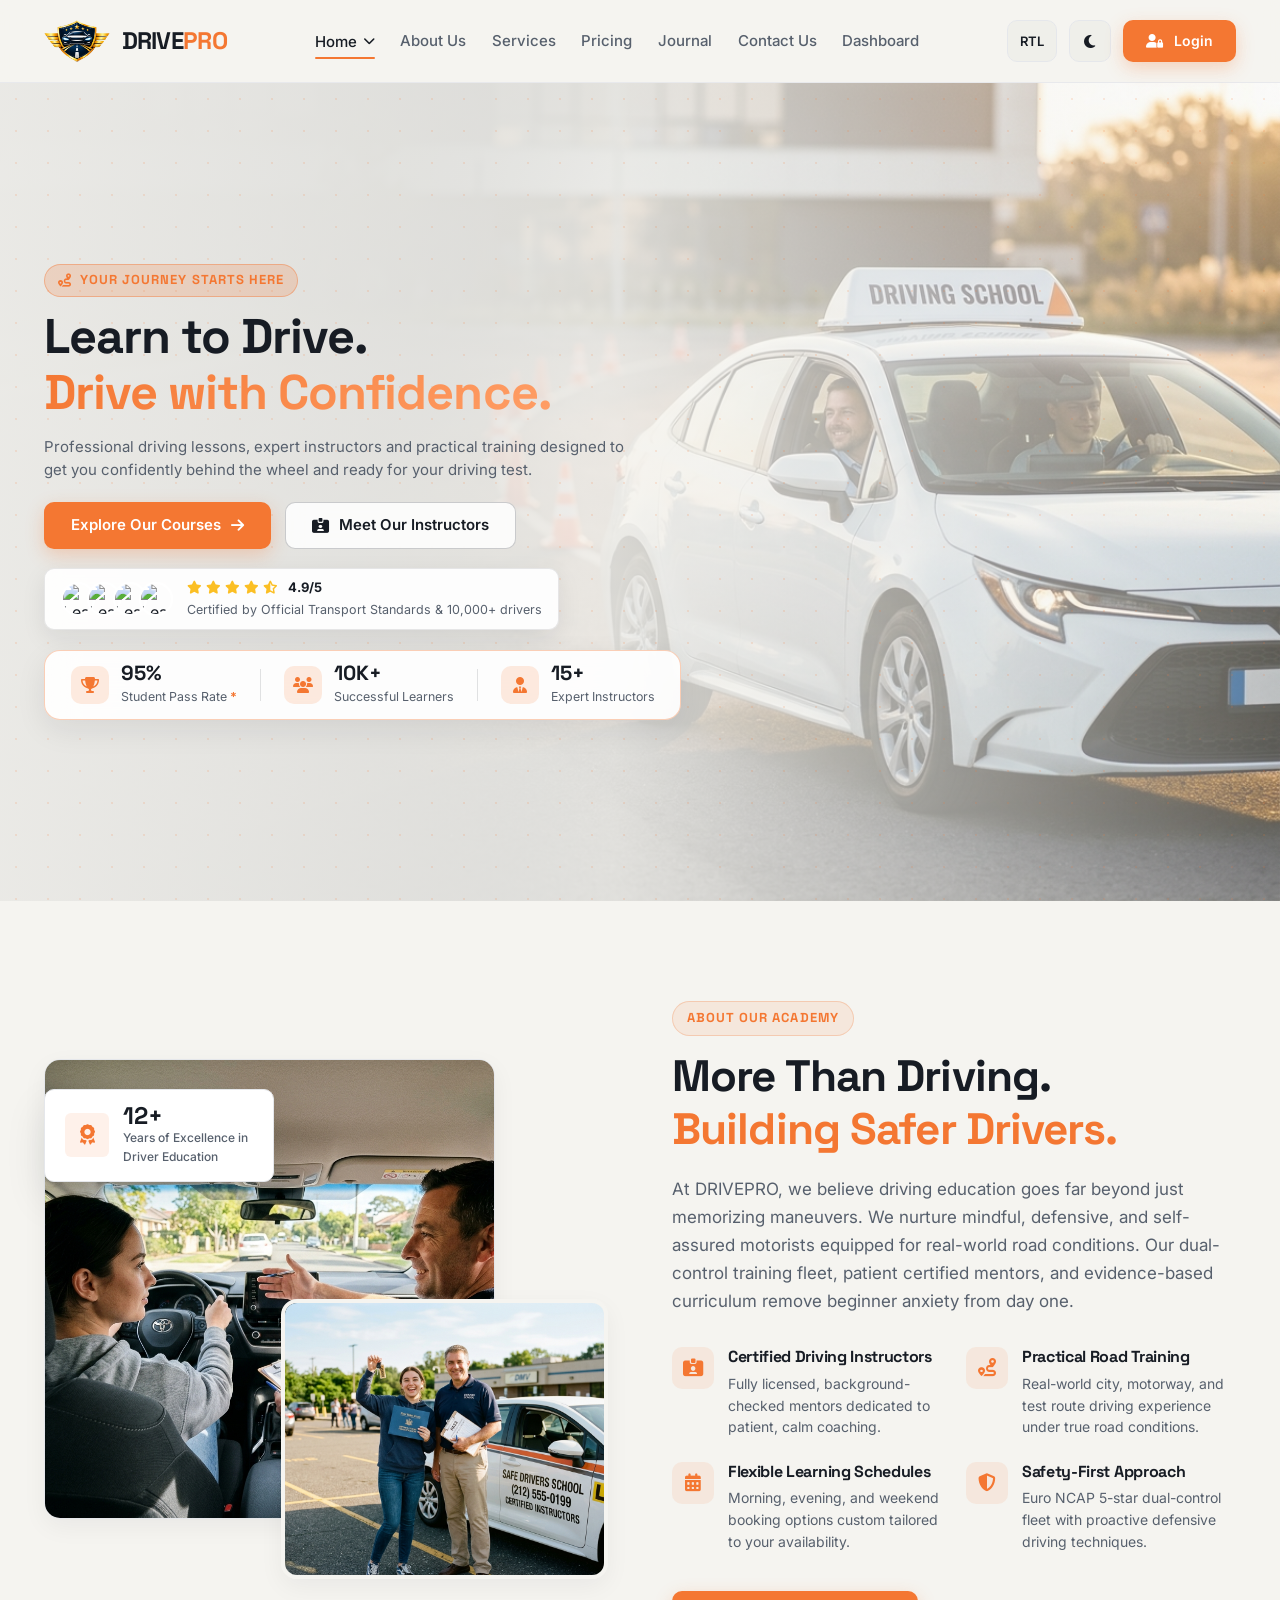
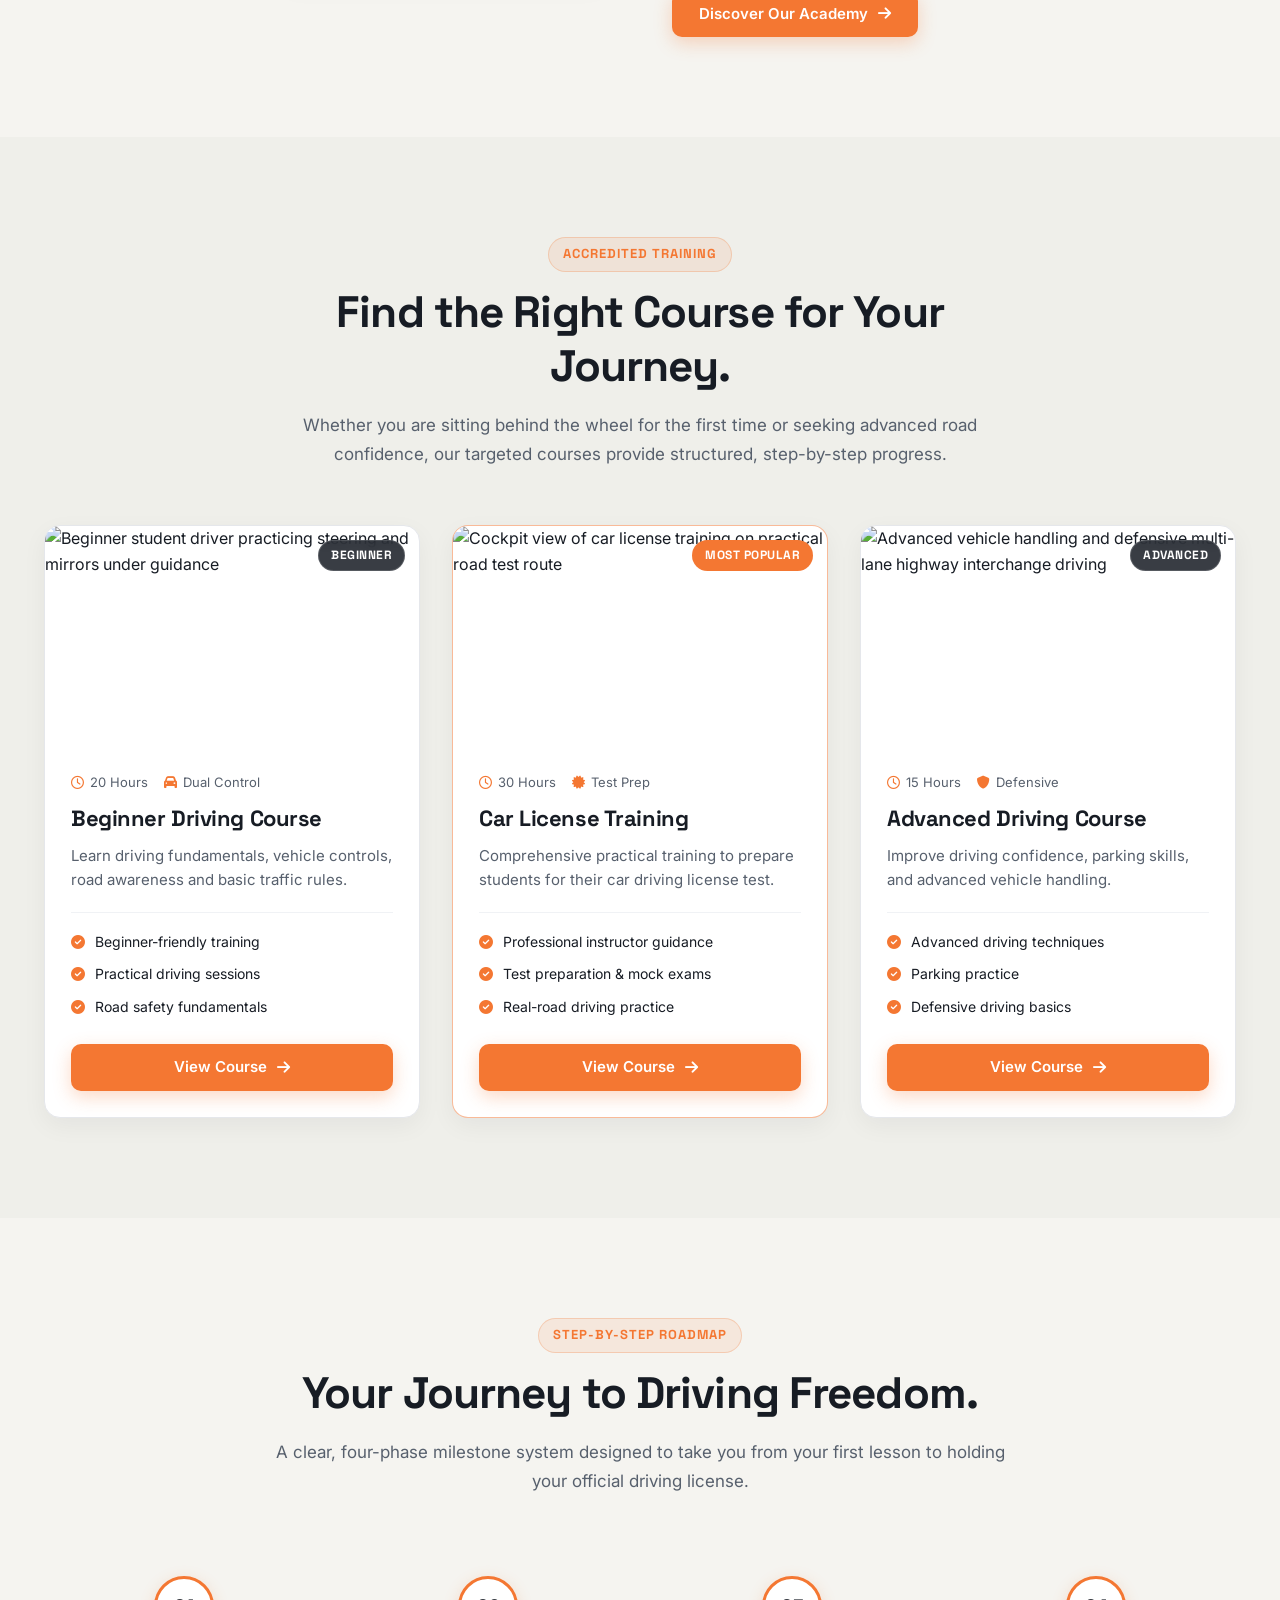
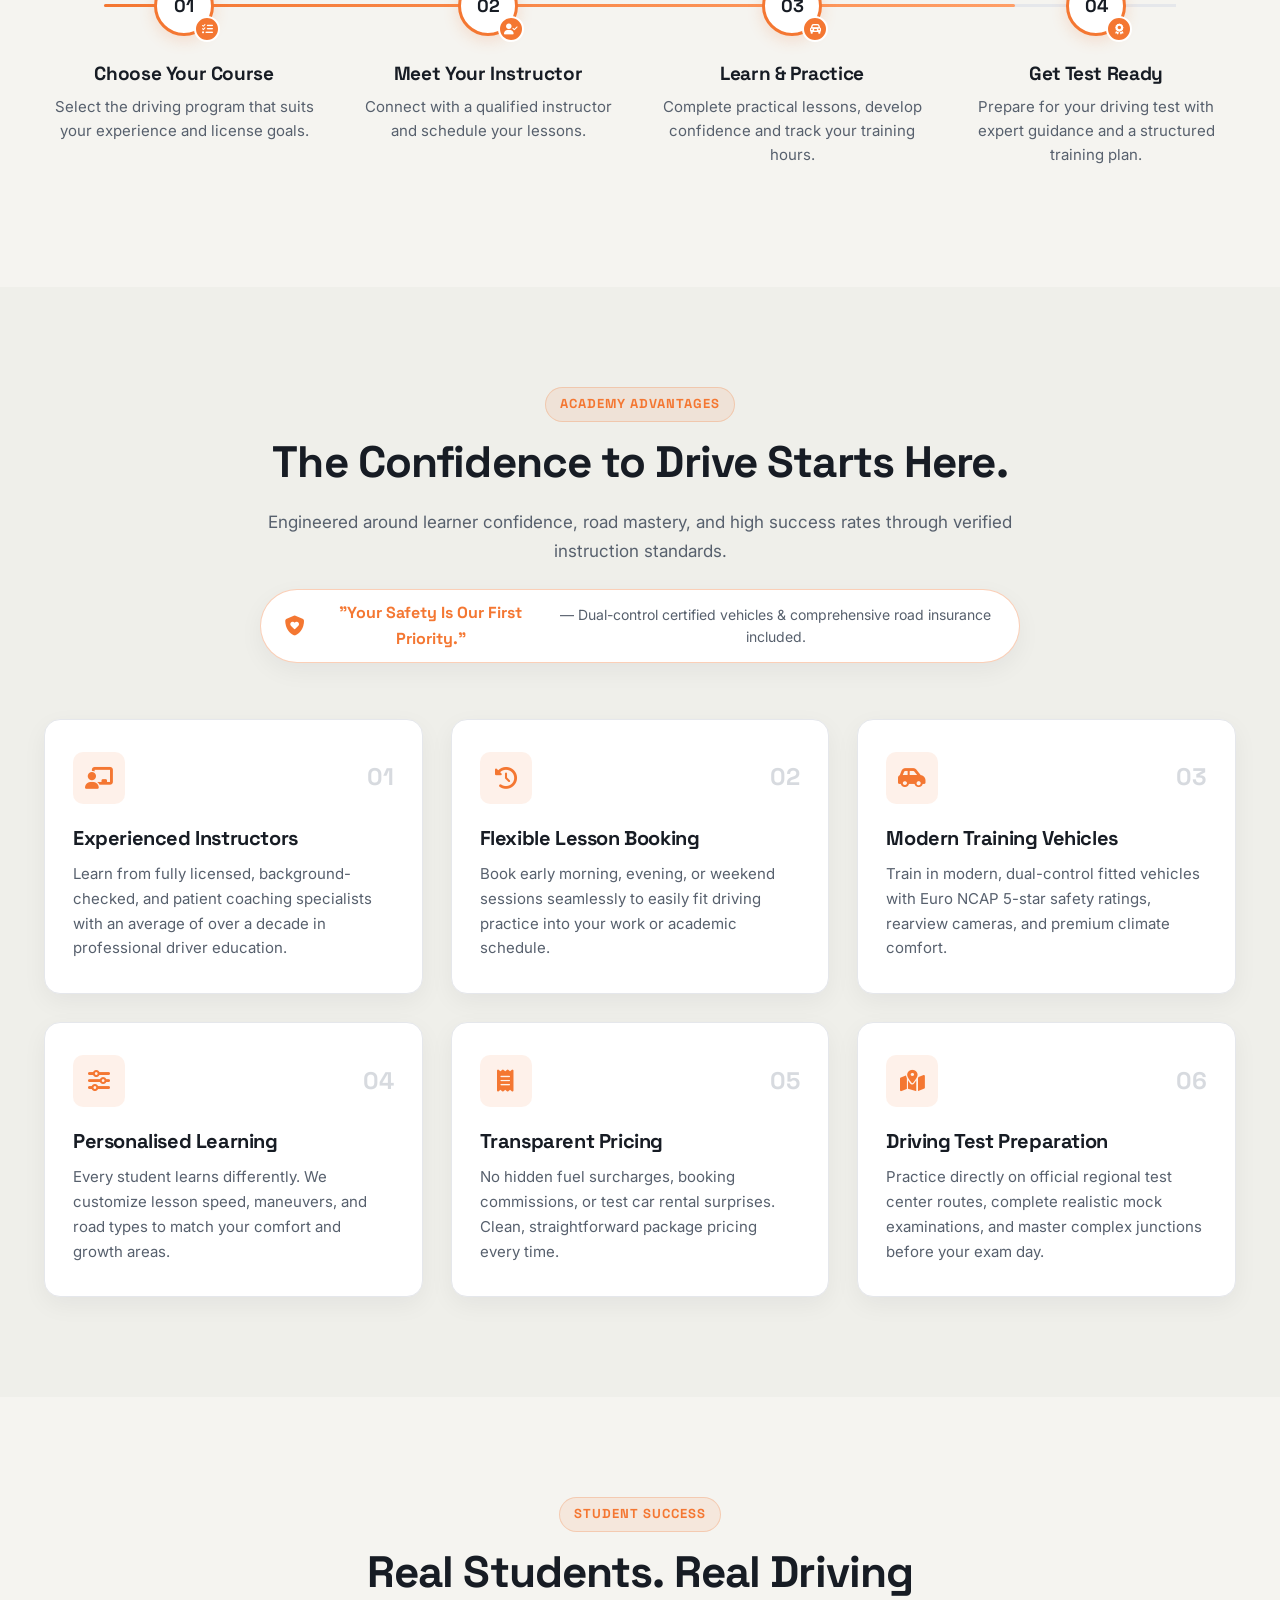
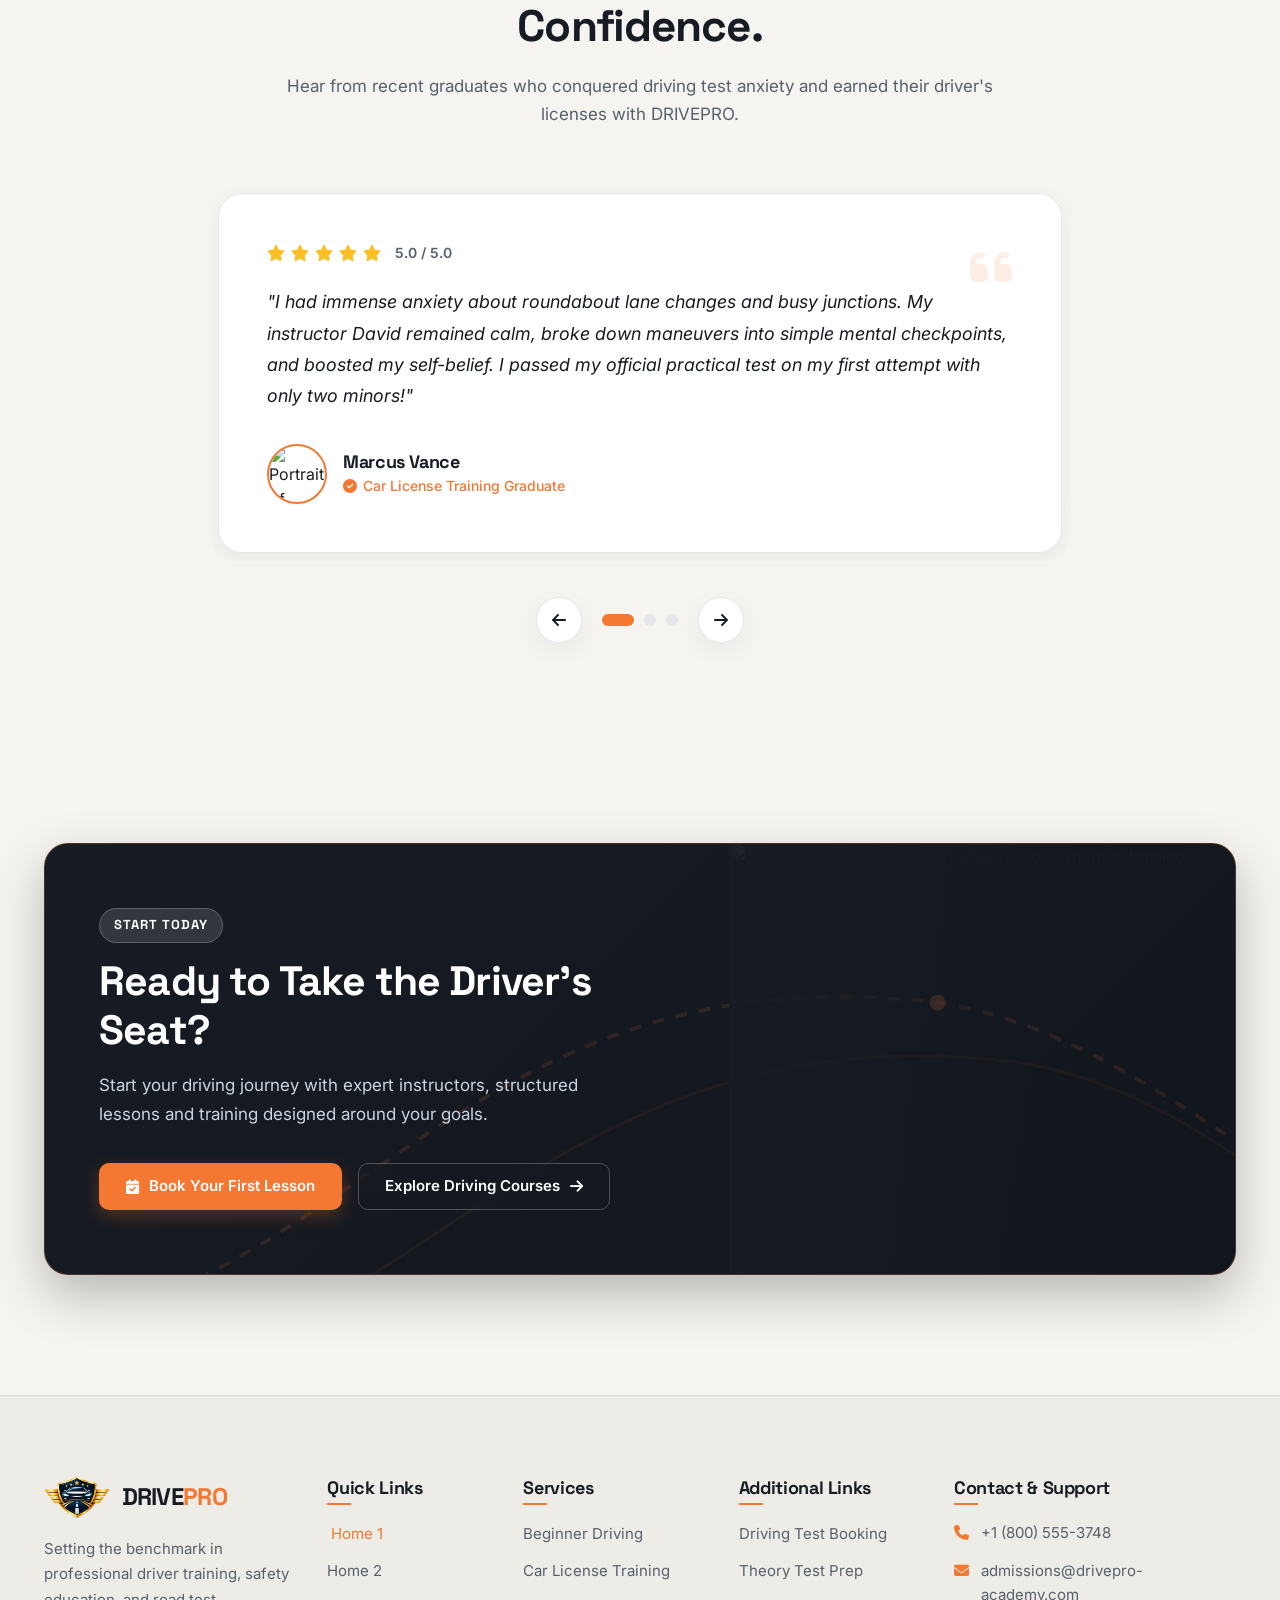
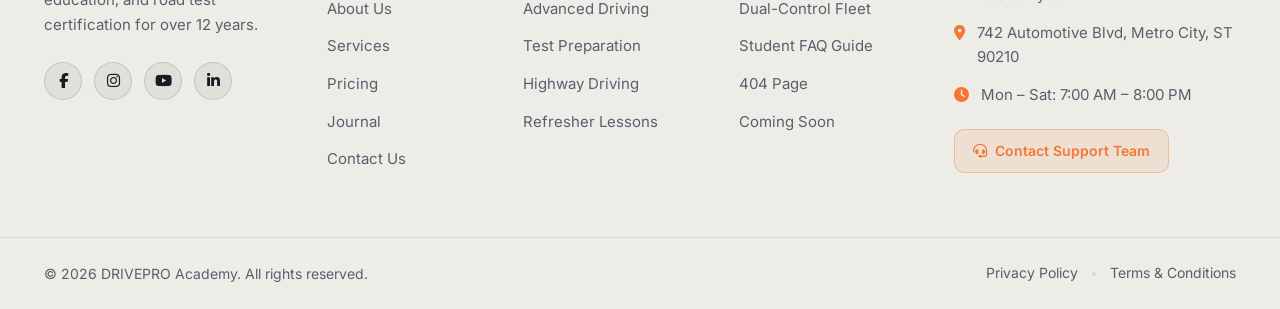
==== commit 9a179eeb: "Add files via upload" ====
--- a/index.html
+++ b/index.html
@@ -35,13 +35,7 @@
       <!-- Left: Brand Logo -->
       <a href="index.html" class="brand-logo" aria-label="DRIVEPRO Driving Academy Home">
         <div class="logo-icon-wrapper">
-          <svg class="logo-icon" viewBox="0 0 40 40" fill="none" xmlns="http://www.w3.org/2000/svg">
-            <circle cx="20" cy="20" r="18" stroke="currentColor" stroke-width="2.5" class="logo-rim" />
-            <circle cx="20" cy="20" r="6" fill="#F47732" />
-            <path d="M20 2V14M20 26V38M2 20H14M26 20H38" stroke="currentColor" stroke-width="2.5"
-              stroke-linecap="round" />
-            <circle cx="20" cy="20" r="14" stroke="#F47732" stroke-width="1.5" stroke-dasharray="4 4" />
-          </svg>
+          <img src="logo.png" alt="DRIVEPRO Logo" class="logo-icon-img" />
         </div>
         <span class="brand-name">DRIVE<span class="brand-accent">PRO</span></span>
       </a>
@@ -141,9 +135,12 @@
   <div class="mobile-drawer" id="mobile-drawer" aria-hidden="true">
     <div class="mobile-drawer-inner">
       <div class="mobile-drawer-header">
-        <div class="brand-logo">
+        <a href="index.html" class="brand-logo" aria-label="DRIVEPRO Driving Academy Home">
+          <div class="logo-icon-wrapper">
+            <img src="logo.png" alt="DRIVEPRO Logo" class="logo-icon-img" />
+          </div>
           <span class="brand-name">DRIVE<span class="brand-accent">PRO</span></span>
-        </div>
+        </a>
         <button class="close-drawer-btn" id="close-drawer-btn" aria-label="Close menu">
           <i class="fa-solid fa-xmark" aria-hidden="true"></i>
         </button>
@@ -315,13 +312,13 @@
           <div class="about-media-col">
             <div class="about-image-composition">
               <div class="image-wrapper main-img-wrapper">
-                <img src="https://images.pexels.com/photos/9518021/pexels-photo-9518021.jpeg?auto=compress&cs=tinysrgb&w=900"
-                  alt="Professional driving instructor guiding student inside dual-control car" class="about-img-main"
+                <img src="ds-instructor-coaching.jpg"
+                  alt="Certified driving instructor coaching student driver inside dual-control training car" class="about-img-main"
                   loading="lazy" />
               </div>
               <div class="image-wrapper overlap-img-wrapper">
-                <img src="https://images.pexels.com/photos/97079/pexels-photo-97079.jpeg?auto=compress&cs=tinysrgb&w=700"
-                  alt="Student holding car keys after successfully passing driving test" class="about-img-overlap"
+                <img src="ds-passed-license.jpg"
+                  alt="Happy student holding car keys and pass certificate alongside certified instructor" class="about-img-overlap"
                   loading="lazy" />
               </div>
               <!-- Experience Floating Badge -->
@@ -969,12 +966,7 @@
         <div class="footer-col brand-col">
           <a href="index.html" class="brand-logo footer-logo" aria-label="DRIVEPRO Home">
             <div class="logo-icon-wrapper">
-              <svg class="logo-icon" viewBox="0 0 40 40" fill="none" xmlns="http://www.w3.org/2000/svg">
-                <circle cx="20" cy="20" r="18" stroke="currentColor" stroke-width="2.5" />
-                <circle cx="20" cy="20" r="6" fill="#F47732" />
-                <path d="M20 2V14M20 26V38M2 20H14M26 20H38" stroke="currentColor" stroke-width="2.5"
-                  stroke-linecap="round" />
-              </svg>
+              <img src="logo.png" alt="DRIVEPRO Logo" class="logo-icon-img" />
             </div>
             <span class="brand-name">DRIVE<span class="brand-accent">PRO</span></span>
           </a>
--- a/index.css
+++ b/index.css
@@ -399,19 +399,37 @@
   font-weight: 700;
   letter-spacing: -0.03em;
   color: var(--text-primary);
+  flex-shrink: 0;
 }
 
 .logo-icon-wrapper {
-  width: 40px;
-  height: 40px;
+  width: auto;
+  height: 42px;
   display: flex;
   align-items: center;
   justify-content: center;
-}
-
-.logo-icon {
-  width: 100%;
+  flex-shrink: 0;
+}
+
+.logo-icon,
+.logo-icon-img {
   height: 100%;
+  width: auto;
+  max-width: none;
+  object-fit: contain;
+  display: block;
+  transition: transform var(--transition-base);
+}
+
+.brand-logo:hover .logo-icon-img {
+  transform: scale(1.05);
+}
+
+.brand-name {
+  font-family: var(--font-heading);
+  font-weight: 700;
+  letter-spacing: -0.03em;
+  line-height: 1;
 }
 
 .brand-accent {
@@ -2870,13 +2888,17 @@
     height: 72px;
   }
 
+  .brand-logo {
+    gap: 8px;
+  }
+
   .brand-name {
     font-size: 1.25rem;
   }
 
   .logo-icon-wrapper {
-    width: 32px;
-    height: 32px;
+    width: auto;
+    height: 34px;
   }
 
   .header-actions {
@@ -2961,14 +2983,17 @@
     height: 64px;
   }
 
+  .brand-logo {
+    gap: 7px;
+  }
+
   .brand-name {
     font-size: 1.0625rem;
   }
 
   .logo-icon-wrapper {
-    width: 28px;
+    width: auto;
     height: 28px;
-    font-size: 0.85rem;
   }
 
   .header-actions {
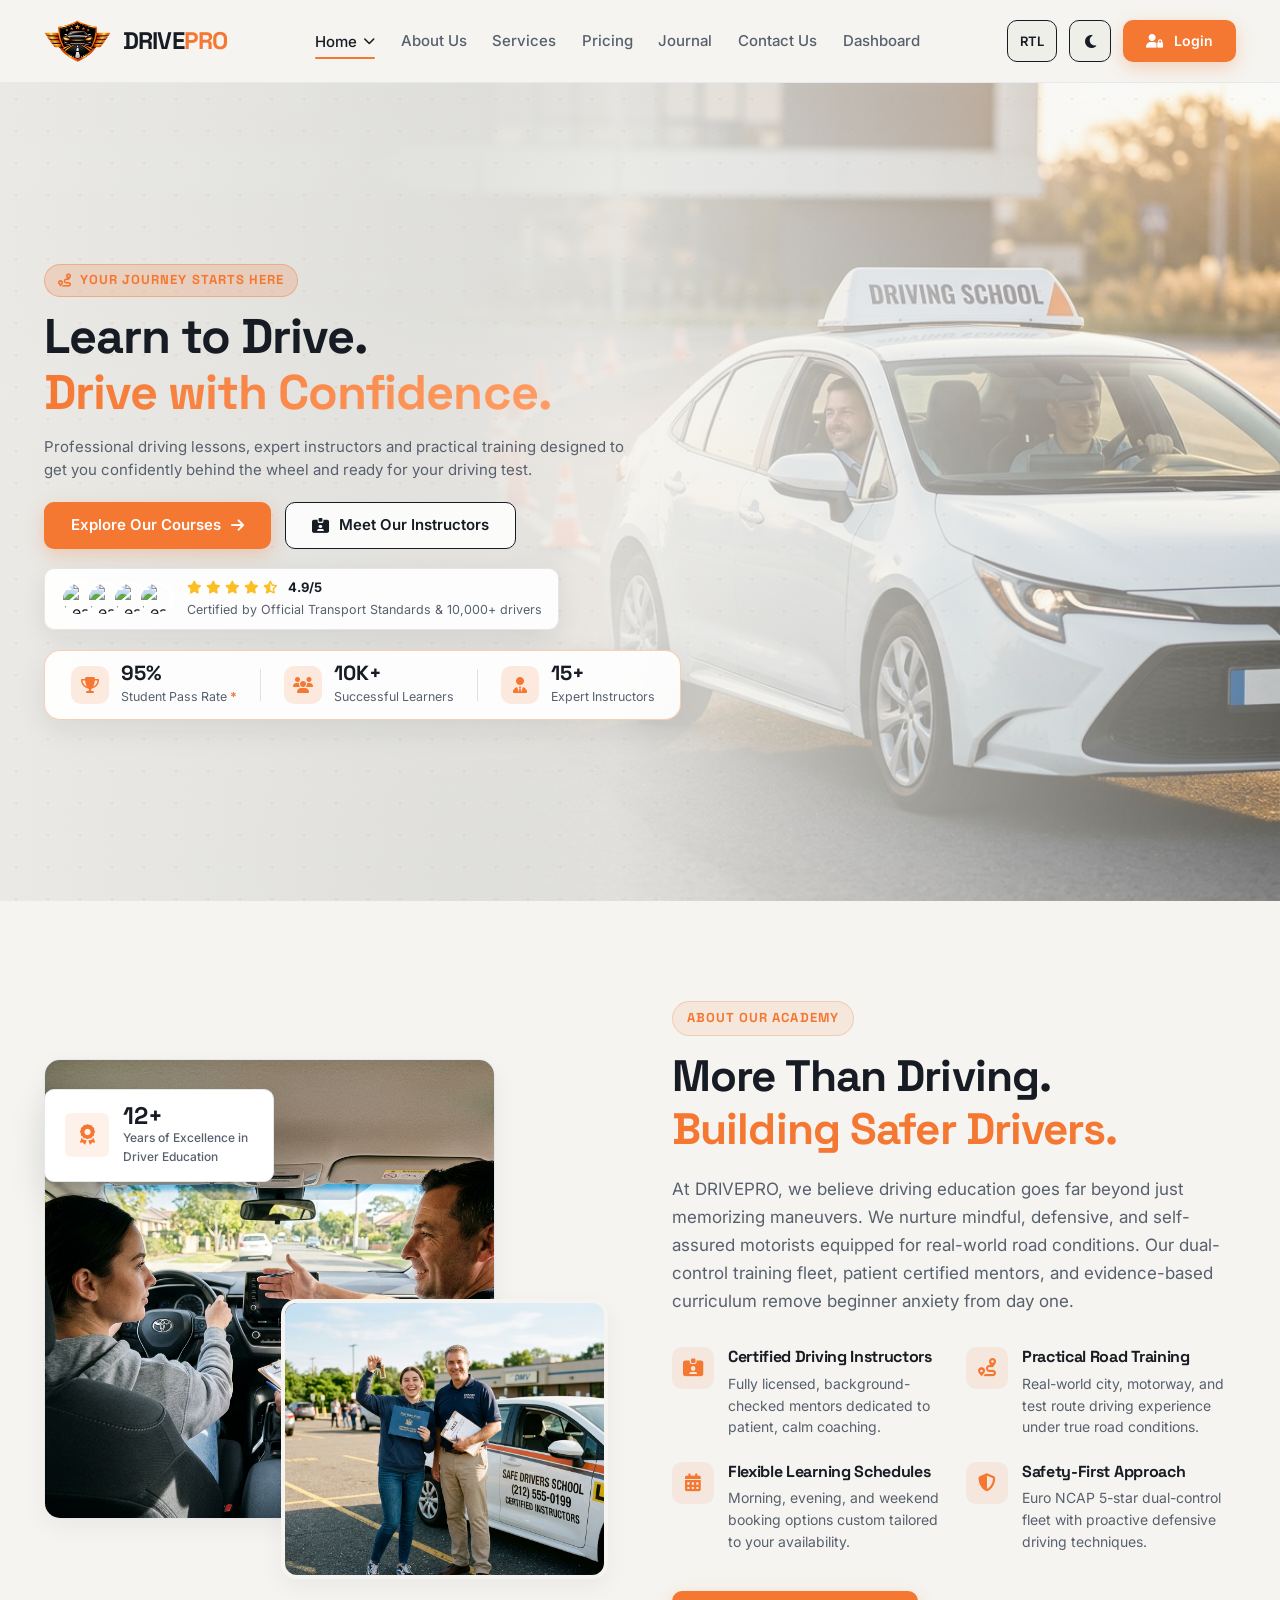
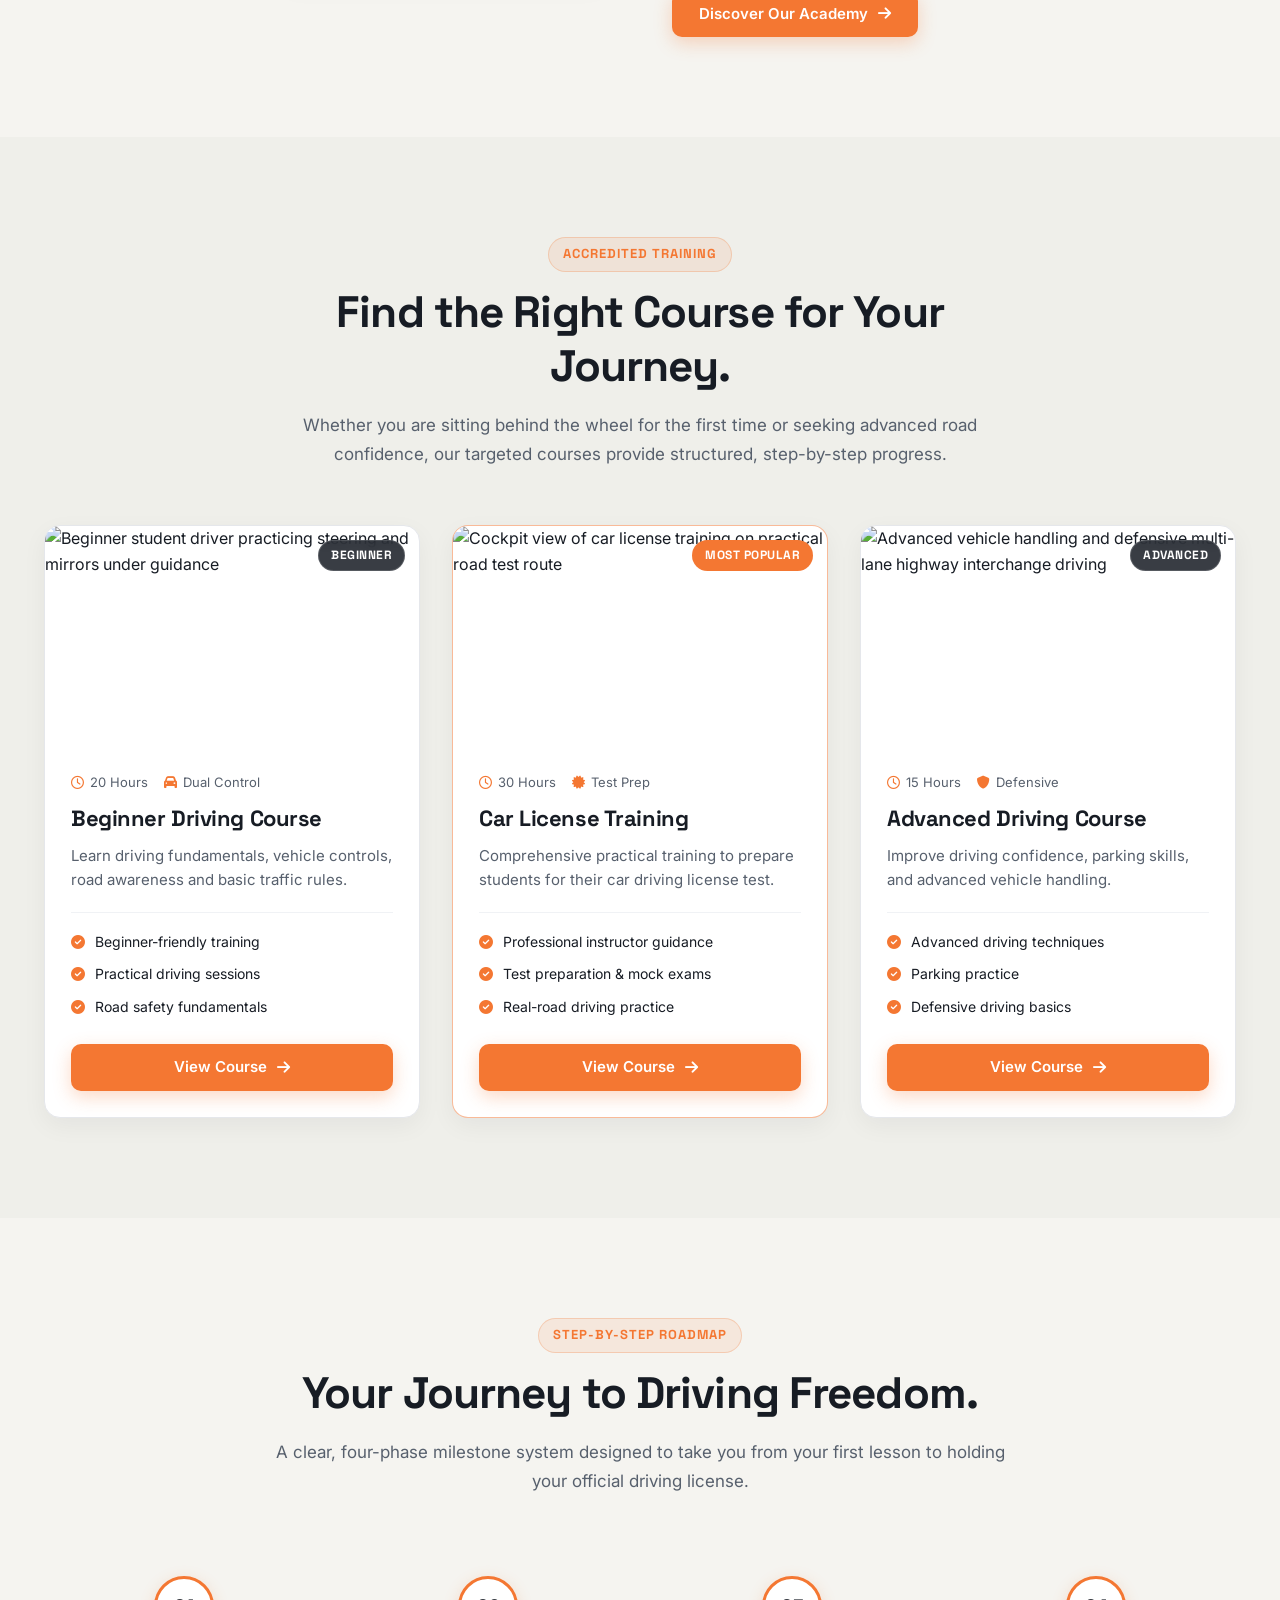
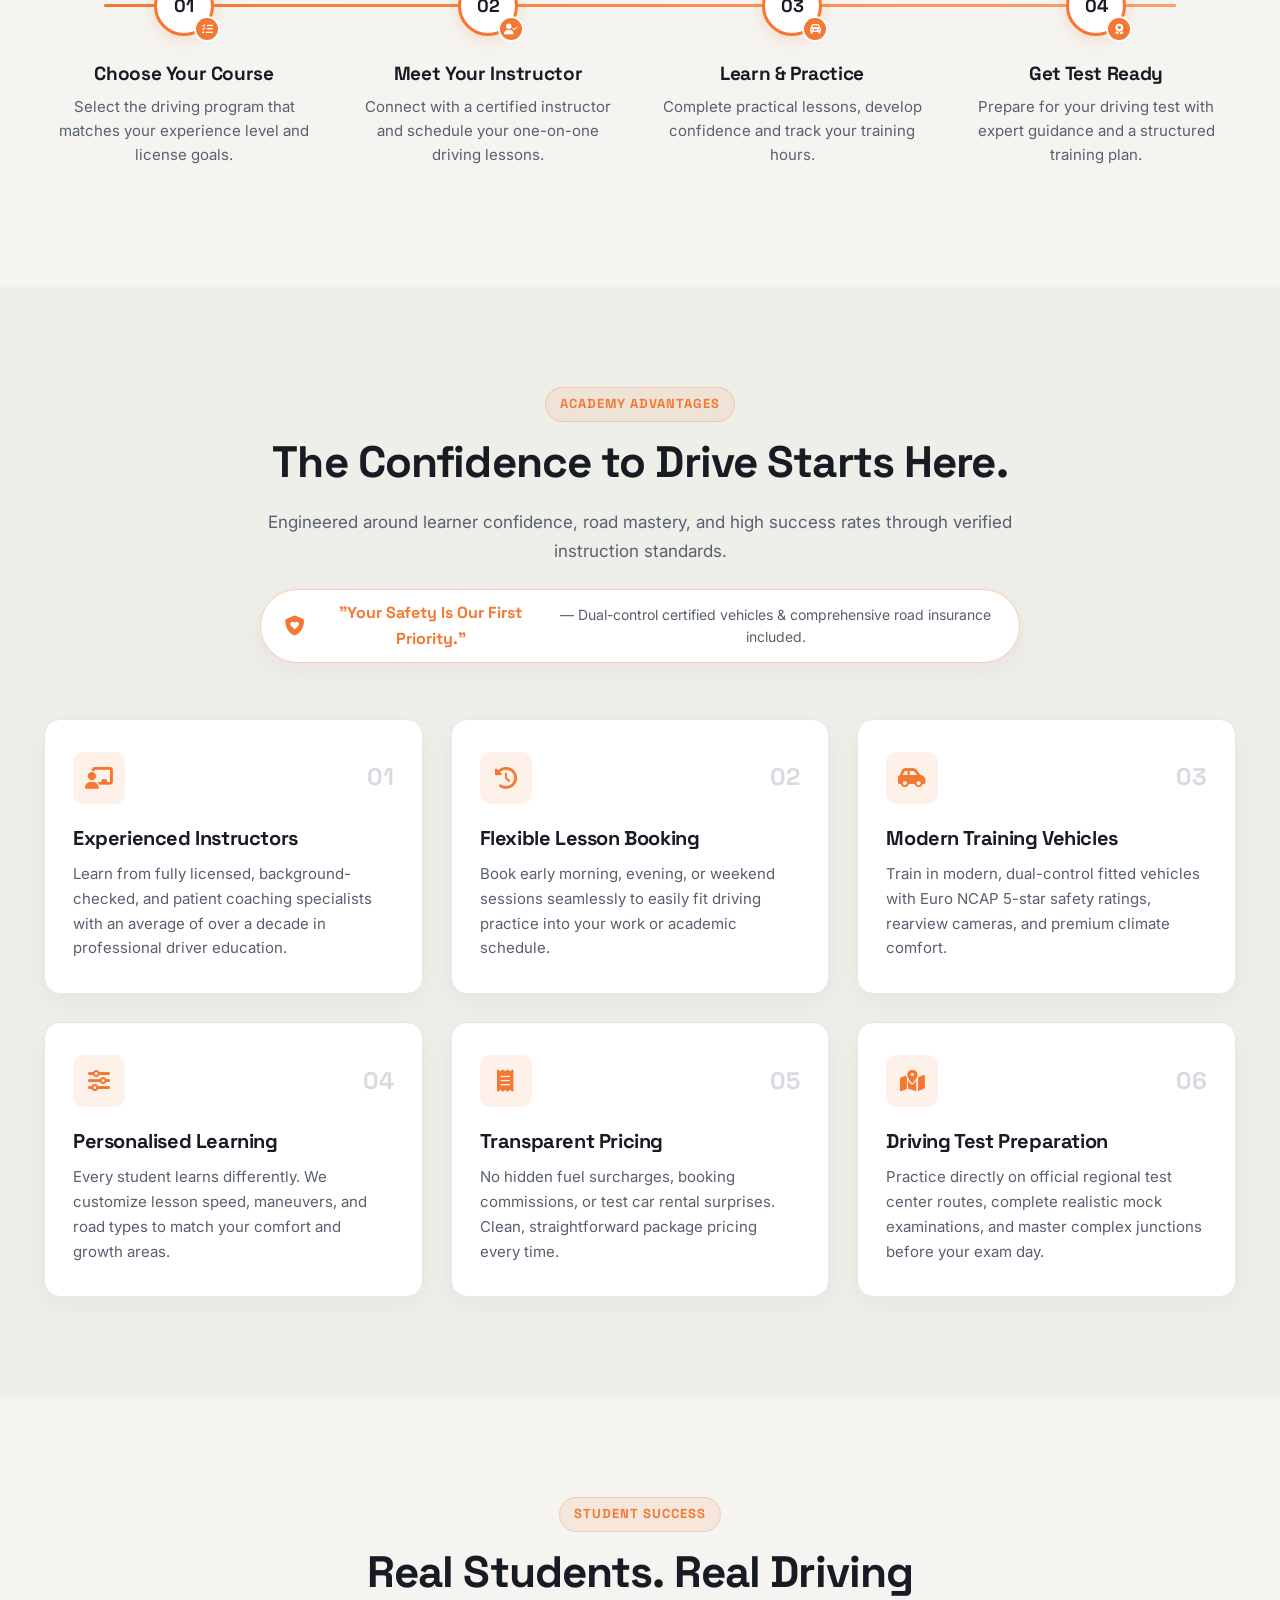
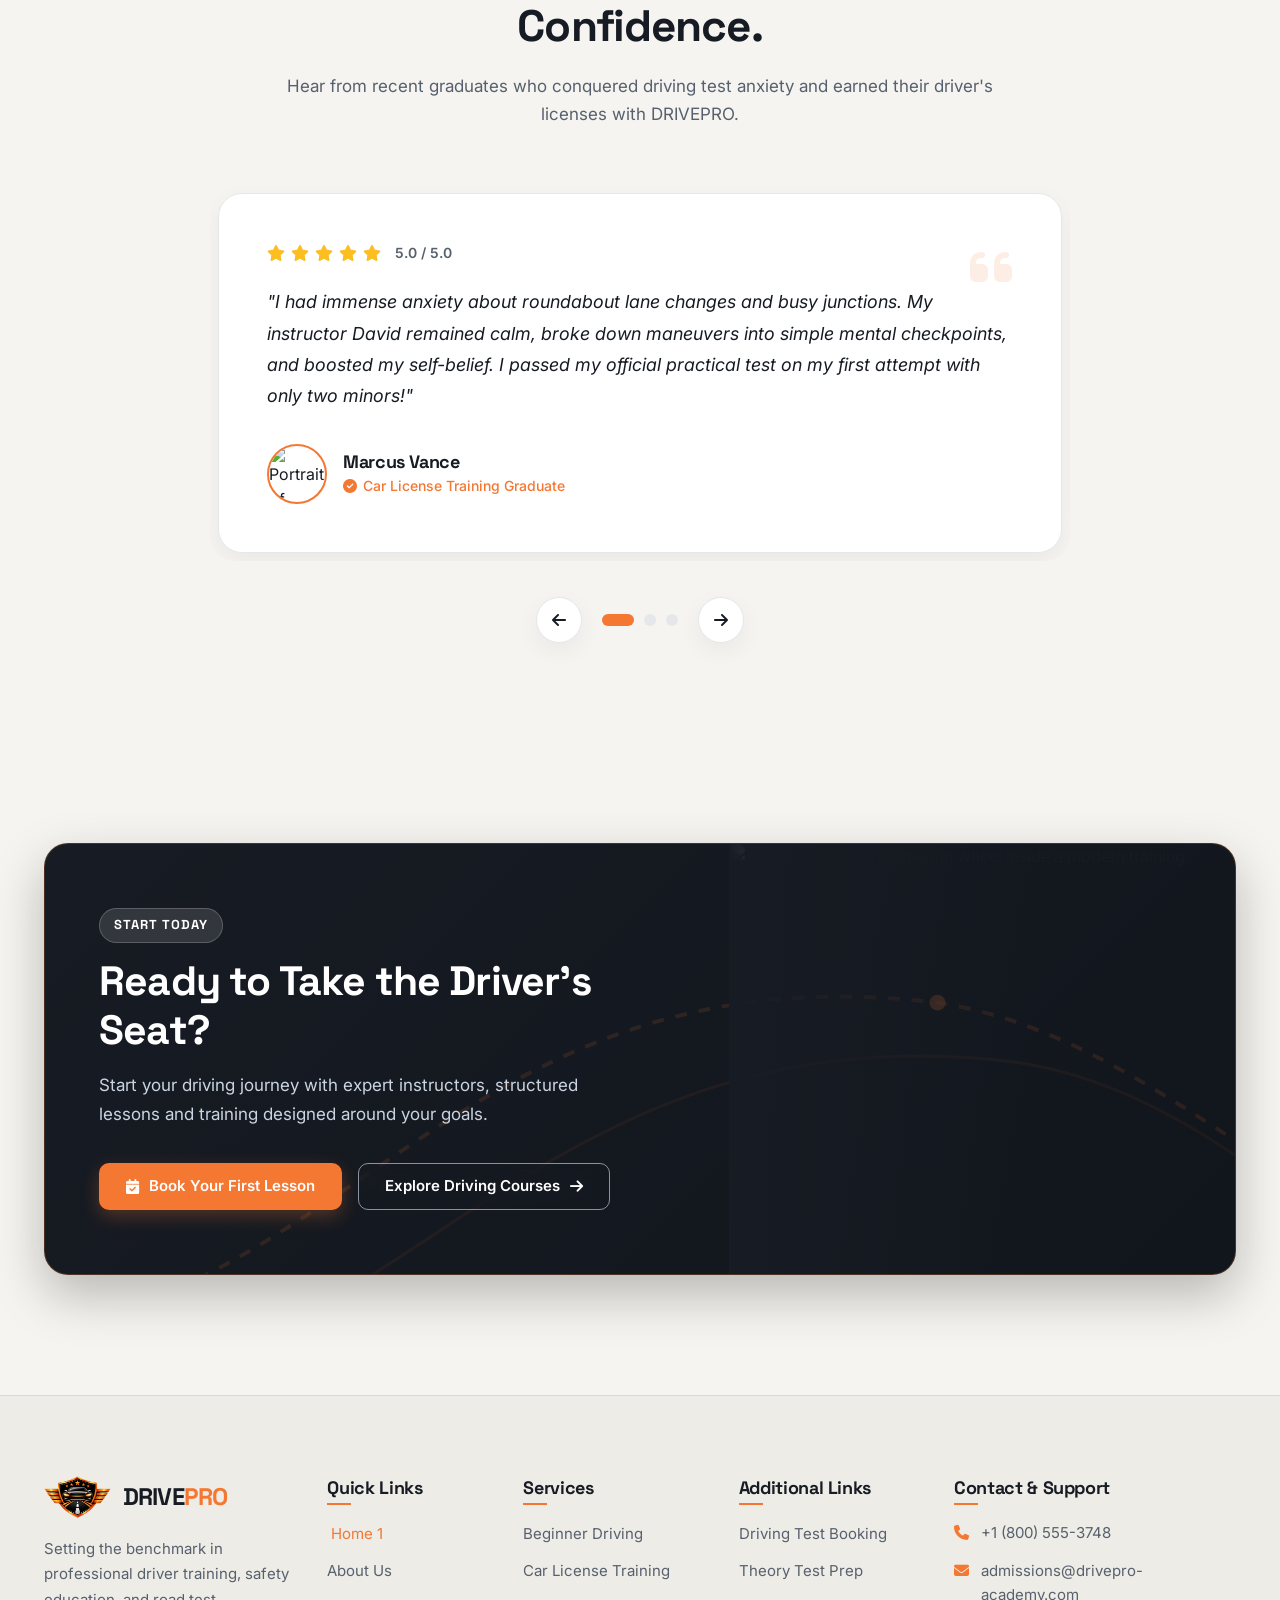
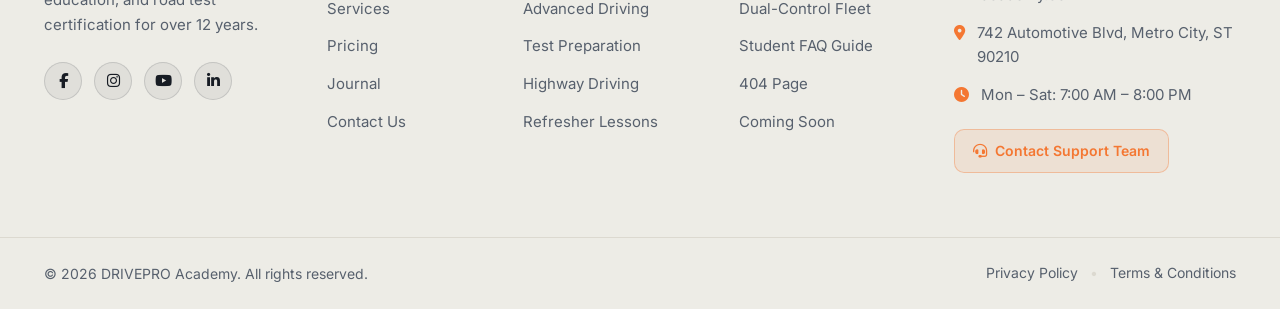
==== commit e2bec8e1: "Add files via upload" ====
--- a/index.html
+++ b/index.html
@@ -581,7 +581,7 @@
               <div class="step-content">
                 <h3 class="step-title">Choose Your Course</h3>
                 <p class="step-desc">
-                  Select the driving program that suits your experience and license goals.
+                  Select the driving program that matches your experience level and license goals.
                 </p>
               </div>
             </div>
@@ -597,7 +597,7 @@
               <div class="step-content">
                 <h3 class="step-title">Meet Your Instructor</h3>
                 <p class="step-desc">
-                  Connect with a qualified instructor and schedule your lessons.
+                  Connect with a certified instructor and schedule your one-on-one driving lessons.
                 </p>
               </div>
             </div>
@@ -1002,9 +1002,6 @@
               <a href="index.html" class="footer-link active-footer-link">Home 1</a>
             </li>
             <li>
-              <a href="home2.html" class="footer-link">Home 2</a>
-            </li>
-            <li>
               <a href="about.html" class="footer-link">About Us</a>
             </li>
             <li>
--- a/index.css
+++ b/index.css
@@ -13,6 +13,7 @@
   --primary-rgb: 244, 119, 50;
   --secondary: #171C24;
   --secondary-rgb: 23, 28, 36;
+  --secondary-border: var(--secondary);
 
   /* Typography */
   --font-heading: 'Space Grotesk', -apple-system, BlinkMacSystemFont, 'Segoe UI', Roboto, sans-serif;
@@ -81,6 +82,7 @@
    DARK THEME OVERRIDES
    -------------------------------------------------------------------------- */
 [data-theme="dark"] {
+  --secondary-border: var(--text-secondary);
   --bg-body: #11151C;
   --bg-surface: #171C24;
   --bg-surface-elevated: #1C232D;
@@ -342,7 +344,7 @@
 .btn-secondary {
   background-color: transparent;
   color: var(--text-primary) !important;
-  border: 1.5px solid var(--border);
+  border: 1.5px solid var(--secondary-border);
   backdrop-filter: blur(8px);
 }
 
@@ -596,7 +598,7 @@
   justify-content: center;
   border-radius: var(--radius-md);
   background-color: var(--bg-surface-alt);
-  border: 1px solid var(--border);
+  border: 1.5px solid var(--secondary-border);
   color: var(--text-primary);
   font-size: 0.9375rem;
   font-weight: 600;
@@ -933,7 +935,7 @@
 
 .hero-actions .btn-secondary {
   color: #FFFFFF !important;
-  border-color: rgba(255, 255, 255, 0.25);
+  border-color: var(--secondary-border);
   background-color: rgba(255, 255, 255, 0.05);
 }
 
@@ -968,6 +970,7 @@
   border-radius: 50%;
   border: 2px solid #171C24;
   object-fit: cover;
+  object-position: center top;
   margin-left: -8px;
 }
 
@@ -1107,7 +1110,7 @@
 :root:not([data-theme="dark"]) .hero-actions .btn-secondary,
 [data-theme="light"] .hero-actions .btn-secondary {
   color: var(--text-primary) !important;
-  border-color: rgba(23, 28, 36, 0.22);
+  border: 1.5px solid var(--secondary-border);
   background-color: rgba(255, 255, 255, 0.85);
 }
 
@@ -1485,7 +1488,7 @@
 }
 
 .timeline-progress-bar {
-  width: 85%;
+  width: 100%;
   height: 100%;
   background: linear-gradient(90deg, #F47732 0%, #FF9E66 100%);
   border-radius: var(--radius-pill);
@@ -1771,6 +1774,7 @@
   height: 60px;
   border-radius: 50%;
   object-fit: cover;
+  object-position: center top;
   border: 2px solid var(--primary);
 }
 
@@ -1903,7 +1907,7 @@
 
 .cta-secondary-btn {
   color: #FFFFFF !important;
-  border-color: rgba(255, 255, 255, 0.25);
+  border-color: rgba(203, 213, 225, 0.65);
 }
 
 .cta-secondary-btn:hover {
